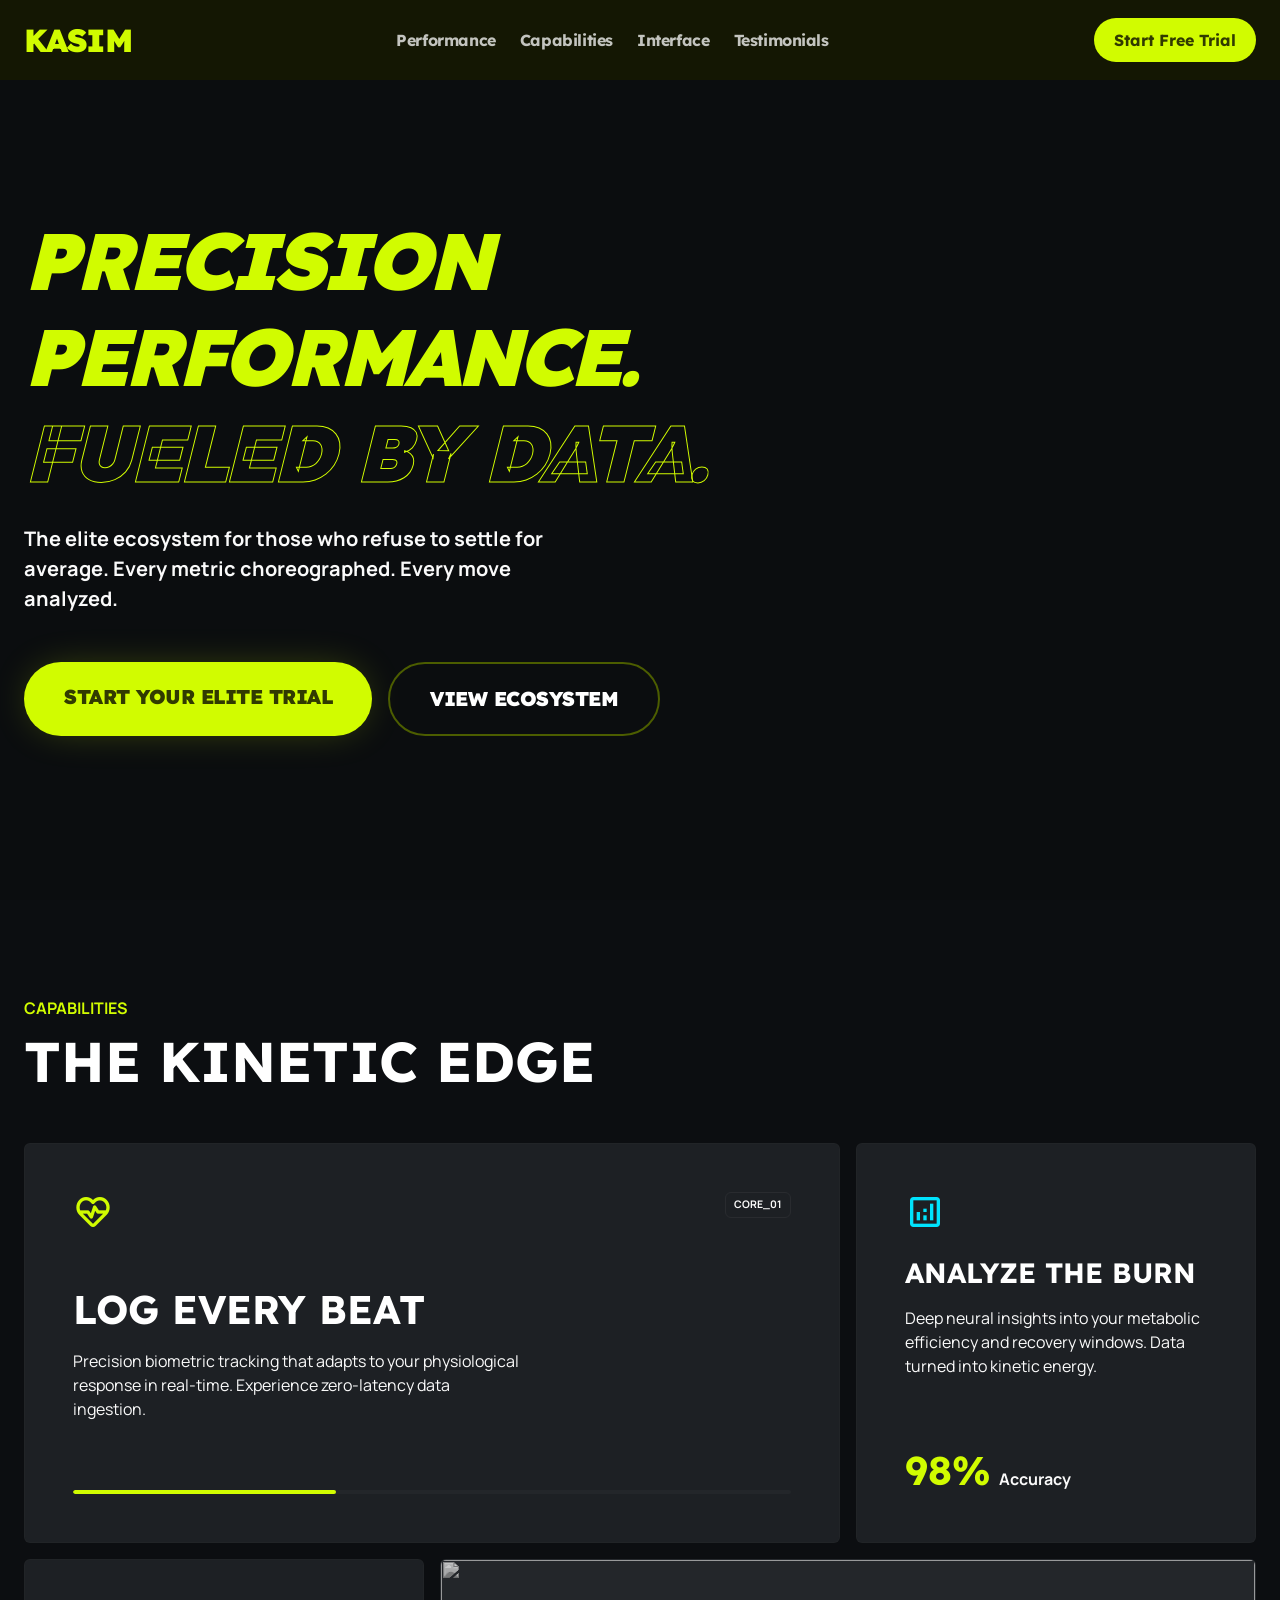
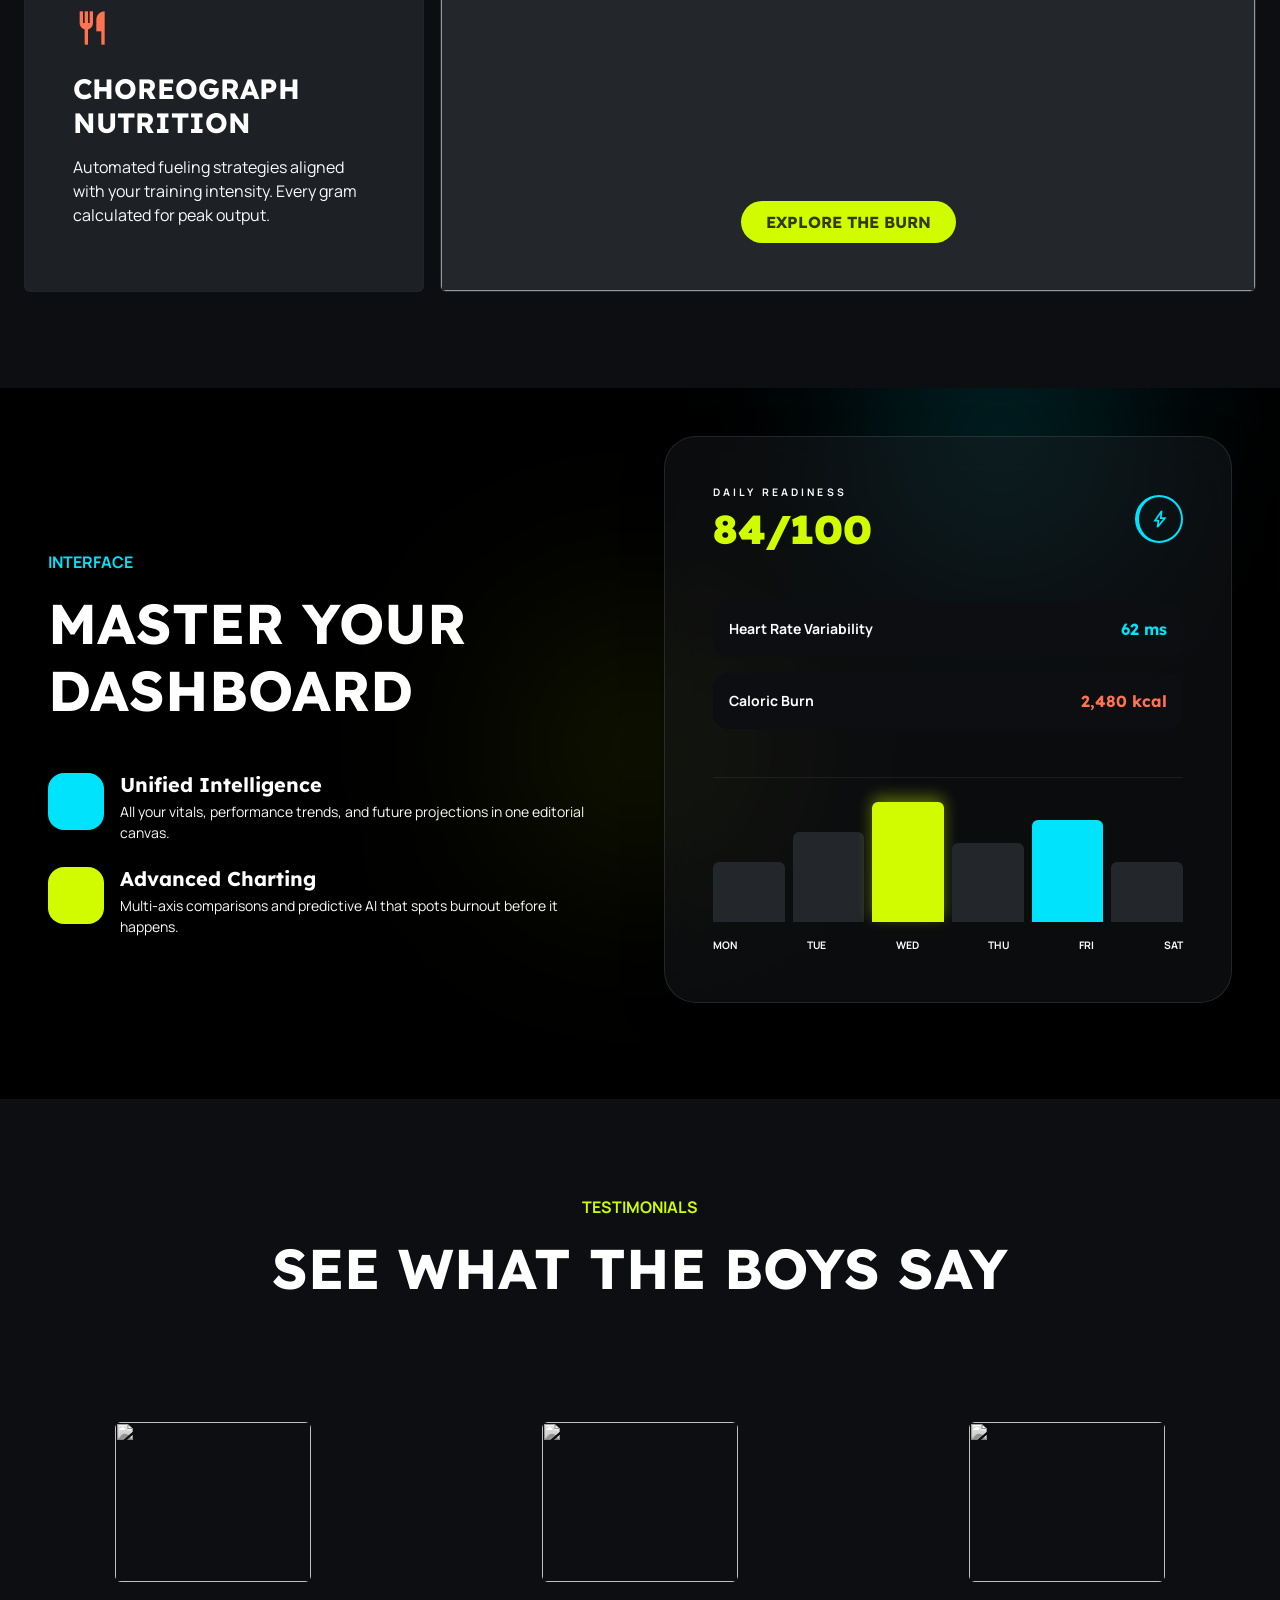
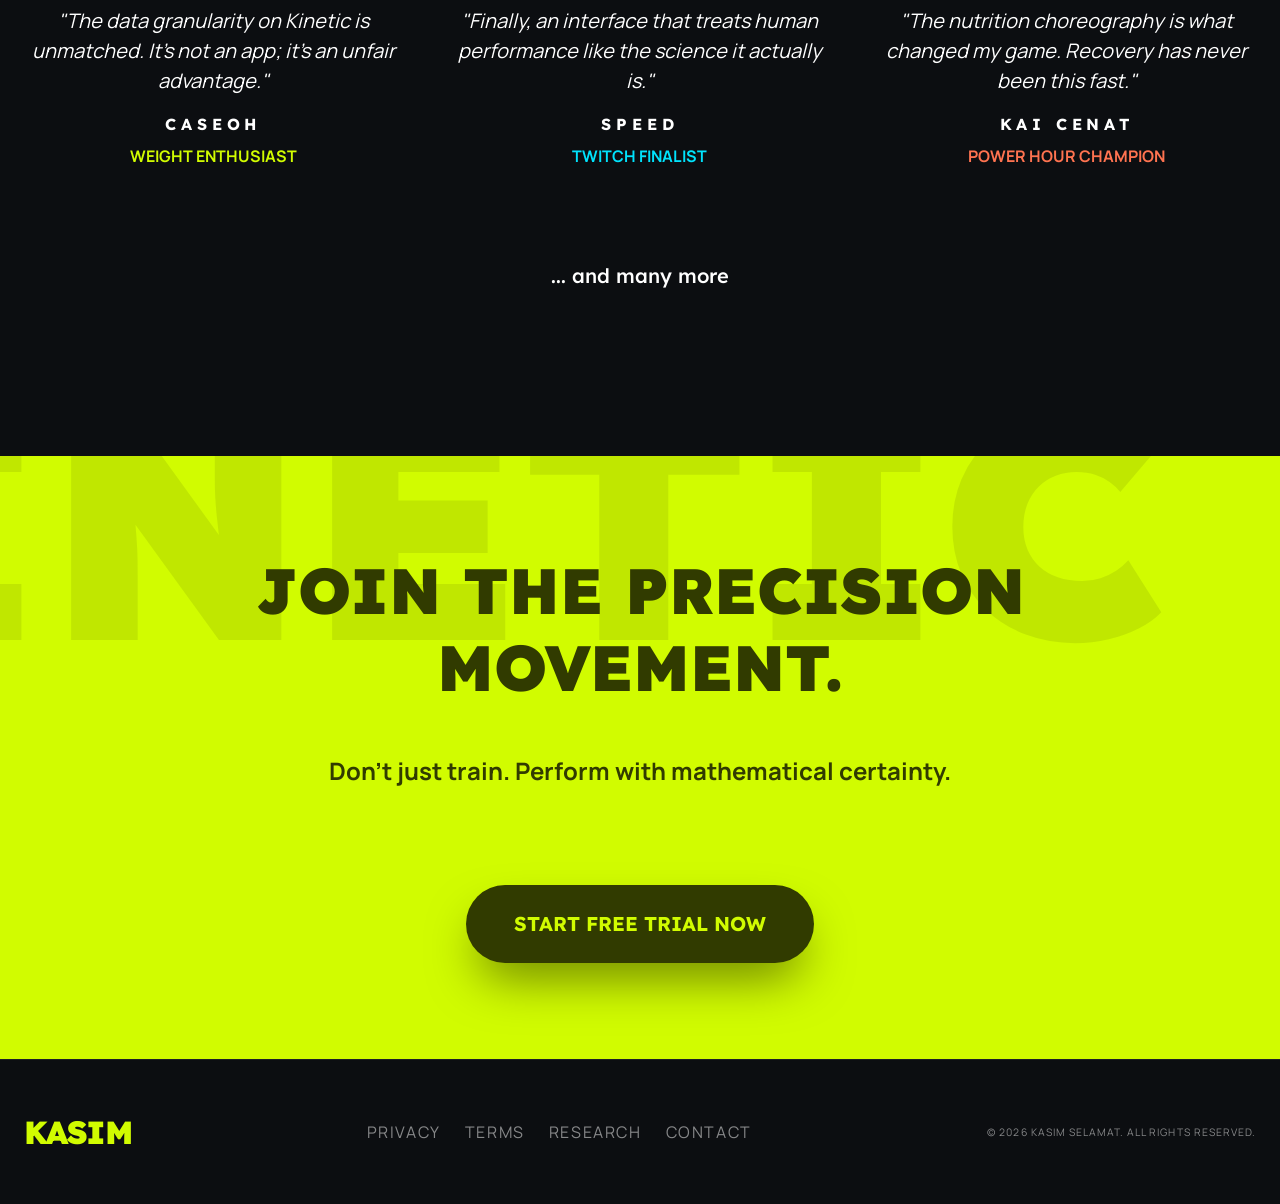
==== index.html @ 7ba74b31 "feat: improve landing page" ====
<!DOCTYPE html>
<html class="dark" lang="en">
<head>
    <meta charset="utf-8" />
    <meta name="viewport" content="width=device-width, initial-scale=1.0" />
    <title>KINETIC | PRECISION PERFORMANCE</title>
    <link href="https://cdn.jsdelivr.net/npm/bootstrap@5.3.3/dist/css/bootstrap.min.css" rel="stylesheet" />
    <link href="https://fonts.googleapis.com/css2?family=Lexend:wght@100..900&amp;family=Manrope:wght@200..800&amp;display=swap" rel="stylesheet" />
    <link href="https://fonts.googleapis.com/css2?family=Material+Symbols+Outlined:wght,FILL@100..700,0..1&amp;display=swap" rel="stylesheet" />
    <link rel="stylesheet" href="public/CSS/style.css" />
</head>
<body class="bg-surface text-on-surface font-body overflow-x-hidden">
    <!-- TopAppBar -->
    <header class="position-fixed top-0 w-100 z-50 glass-nav">
        <nav class="d-flex justify-content-between align-items-center px-4 py-3 max-w-7xl mx-auto w-100">
            <a href="../index.html" class="fs-2 font-black text-primary-container tracking-tighter font-headline">KASIM</a>
            <div class="d-none d-md-flex align-items-center gap-4">
                <a class="nav-link text-on-surface opacity-75 text-decoration-none font-headline font-bold tracking-tight" href="#">Performance</a>
                <a class="nav-link text-on-surface opacity-75 text-decoration-none font-headline font-bold tracking-tight" href="#Capabilities">Capabilities</a>
                <a class="nav-link text-on-surface opacity-75 text-decoration-none font-headline font-bold tracking-tight" href="#Interface">Interface</a>
                <a class="nav-link text-on-surface opacity-75 text-decoration-none font-headline font-bold tracking-tight" href="#Testimonials">Testimonials</a>
            </div>
            <a href='app/Dashboard.html' class="btn btn-trial font-headline font-bold text-sm">
                Start Free Trial
            </a>
        </nav>
    </header>

    <!-- Hero Section -->   
    <section class="position-relative min-h-vh-100 z-0 d-flex align-items-center justify-content-center pt-5 overflow-hidden">
        <div class="position-absolute inset-0 opacity-50 grayscale z-0 bg-parallax" 
        style="background-image: url('https://images.unsplash.com/photo-1507398941214-572c25f4b1dc?q=80&w=1973&auto=format&fit=crop&ixlib=rb-4.1.0&ixid=M3wxMjA3fDB8MHxwaG90by1wYWdlfHx8fGVufDB8fHx8fA%3D%3D.jpg');">
        </div>
        <div class="position-absolute inset-0 bg-black opacity-10 z-0 h-100"></div>
        <div class="position-relative z-10 max-w-7xl mx-auto px-4 text-center text-md-start d-flex flex-column align-items-center align-items-md-start w-100">
            <h1 class="display-1 font-headline font-black fst-italic tracking-tighter leading-tight text-primary-container mb-4 animate-slide-up-fade">
                PRECISION<br />PERFORMANCE.<br /><span class="text-stroke-lime">FUELED BY DATA.</span>
            </h1>
            <p class="fs-5 text-on-surface-variant mb-5 font-bold animate-slide-up-fade animation-delay-300" style="max-width: 36rem;">
                The elite ecosystem for those who refuse to settle for average. Every metric choreographed. Every move analyzed.
            </p>
            <div class="d-flex flex-column flex-sm-row gap-3 w-100 w-sm-auto animate-slide-up-fade animation-delay-500">
                <a href='app/Dashboard.html' class="hero-btn hero-btn-primary fs-5">
                    START YOUR ELITE TRIAL
                </a>
                <a href='app/Dashboard.html' class="btn hero-btn hero-btn-outline fs-5">
                    VIEW ECOSYSTEM
                </a>
            </div>
        </div>
    </section>

    <!-- Features Section: Bento Grid -->
    <section id="Capabilities" class="py-5 px-4 max-w-7xl mx-auto mt-5">
        <div class="mb-5 animate-slide-up-fade">
            <span class="font-bold text-xs text-uppercase tracking-[0.3em] text-primary-container">Capabilities</span>
            <h2 class="font-headline display-4 font-bold mt-2">THE KINETIC EDGE</h2>
        </div>
        <div class="row g-3">
            <!-- Feature 1 -->
            <div class="col-12 col-md-8 animate-slide-up-fade animation-delay-100">
                <div class="feature-box bg-surface-container-high rounded-2 p-4 p-md-5 d-flex flex-column justify-content-between h-100" style="min-height: 400px;">
                    <div class="d-flex justify-content-between align-items-start">
                        <span class="material-symbols-outlined text-primary-container fs-1" data-icon="ecg_heart">ecg_heart</span>
                        <span class="font-bold text-xxs text-on-surface-variant border border-outline-variant px-2 py-1 rounded">CORE_01</span>
                    </div>
                    <div>
                        <h3 class="font-headline display-6 font-bold text-on-surface mb-3 mt-4">LOG EVERY BEAT</h3>
                        <p class="text-on-surface-variant" style="max-width: 28rem;">Precision biometric tracking that adapts to your physiological response in real-time. Experience zero-latency data ingestion.</p>
                    </div>
                    <div class="mt-4 d-flex gap-2">
                        <div class="w-100 bg-surface-container-highest rounded-pill overflow-hidden" style="height: 4px;">
                            <div class="progress-bar-kinetic rounded-pill"></div>
                        </div>
                    </div>
                </div>
            </div>
            <!-- Feature 2 -->
            <div class="col-12 col-md-4 animate-slide-up-fade animation-delay-200">
                <div class="feature-box bg-surface-container-high rounded-2 p-4 p-md-5 d-flex flex-column h-100">
                    <span class="material-symbols-outlined text-secondary fs-1 mb-4" data-icon="analytics">analytics</span>
                    <h3 class="font-headline fs-3 font-bold text-on-surface mb-3">ANALYZE THE BURN</h3>
                    <p class="text-on-surface-variant flex-grow-1">Deep neural insights into your metabolic efficiency and recovery windows. Data turned into kinetic energy.</p>
                    <div class="mt-4 d-flex align-items-baseline gap-2">
                        <span class="display-6 font-headline font-bold text-primary-container">98%</span>
                        <span class="text-xs text-on-surface-variant font-bold">Accuracy</span>
                    </div>
                </div>
            </div>
            <!-- Feature 3 -->
            <div class="col-12 col-md-4 animate-slide-up-fade animation-delay-300">
                <div class="feature-box bg-surface-container-high rounded-2 p-4 p-md-5 d-flex flex-column h-100">
                    <span class="material-symbols-outlined text-tertiary fs-1 mb-4" data-icon="restaurant">restaurant</span>
                    <h3 class="font-headline fs-3 font-bold text-on-surface mb-3">CHOREOGRAPH NUTRITION</h3>
                    <p class="text-on-surface-variant">Automated fueling strategies aligned with your training intensity. Every gram calculated for peak output.</p>
                </div>
            </div>
            <!-- Feature 4 - Visual Placeholder -->
            <div class="col-12 col-md-8 animate-slide-up-fade animation-delay-400">
                <div class="bg-surface-container-highest rounded-2 position-relative overflow-hidden feature-box h-100" style="min-height: 300px;">
                    <img class="object-cover-container opacity-75 grayscale" data-alt="atmospheric photo of a high-tech modern gym at night with neon lime accents and sleek equipment reflecting the light" 
                    src="https://images.unsplash.com/photo-1581009137042-c552e485697a?q=80&w=2070&auto=format&fit=crop&ixlib=rb-4.1.0&ixid=M3wxMjA3fDB8MHxwaG90by1wYWdlfHx8fGVufDB8fHx8fA%3D%3D" />
                    <div class="position-absolute inset-0 bg-feature-gradient p-4 p-md-5 d-flex align-items-end justify-content-center">
                        <a href='app/Dashboard.html' class="btn btn-explore rounded-pill px-4 py-2 font-headline text-sm font-bold">
                            EXPLORE THE BURN
                        </a>
                    </div>
                </div>
            </div>
        </div>
    </section>

    <!-- App Preview Section -->
    <section id="Interface" class="bg-surface-container-lowest py-5 px-4 overflow-hidden mt-5">
        <div class="max-w-7xl mx-auto row align-items-center py-5 g-5">
            <div class="col-12 col-lg-6">
                <span class="font-bold text-xs text-uppercase tracking-[0.3em] text-secondary">Interface</span>
                <h2 class="font-headline display-4 font-bold mt-3 mb-5 leading-tight">MASTER YOUR<br />DASHBOARD</h2>
                <div class="d-flex flex-column gap-4">
                    <div class="d-flex gap-3 align-items-start">
                        <div class="bg-secondary bg-opacity-10 p-3 rounded-4">
                            <span class="material-symbols-outlined text-secondary" data-icon="dashboard">dashboard</span>
                        </div>
                        <div>
                            <h4 class="font-headline font-bold fs-5 mb-1">Unified Intelligence</h4>
                            <p class="text-on-surface-variant small mb-0">All your vitals, performance trends, and future projections in one editorial canvas.</p>
                        </div>
                    </div>
                    <div class="d-flex gap-3 align-items-start">
                        <div class="bg-primary-container bg-opacity-10 p-3 rounded-4">
                            <span class="material-symbols-outlined text-primary-container" data-icon="query_stats">query_stats</span>
                        </div>
                        <div>
                            <h4 class="font-headline font-bold fs-5 mb-1">Advanced Charting</h4>
                            <p class="text-on-surface-variant small mb-0">Multi-axis comparisons and predictive AI that spots burnout before it happens.</p>
                        </div>
                    </div>
                </div>
            </div>
            <!-- Mockup Style Visual -->
            <div class="col-12 col-lg-6 position-relative mt-5 mt-lg-0">
                <div class="position-absolute top-0 end-0 translate-middle blur-bg-1"></div>
                <div class="position-absolute bottom-0 start-0 translate-middle blur-bg-2"></div>
                
                <div class="position-relative glass-card border border-white border-opacity-10 rounded-5 p-4 p-md-5 shadow-lg">
                    <!-- Dashboard Mockup -->
                    <div class="d-flex justify-content-between align-items-center mb-5">
                        <div>
                            <div class="text-xxs text-uppercase font-bold letter-spacing-custom text-on-surface-variant mb-1">Daily Readiness</div>
                            <div class="display-6 font-headline font-black text-primary-container">84/100</div>
                        </div>
                        <div class="rounded-circle border border-2 border-secondary d-flex align-items-center justify-content-center" style="width: 48px; height: 48px;">
                            <span class="material-symbols-outlined text-secondary fs-5" data-icon="bolt">bolt</span>
                        </div>
                    </div>
                    <div class="d-flex flex-column gap-3 mb-5">
                        <div class="bg-surface bg-opacity-50 p-3 rounded-4 d-flex justify-content-between align-items-center">
                            <span class="small font-bold">Heart Rate Variability</span>
                            <span class="text-secondary font-headline font-bold">62 ms</span>
                        </div>
                        <div class="bg-surface bg-opacity-50 p-3 rounded-4 d-flex justify-content-between align-items-center">
                            <span class="small font-bold">Caloric Burn</span>
                            <span class="text-tertiary font-headline font-bold">2,480 kcal</span>
                        </div>
                    </div>
                    <!-- Progress Chart -->
                    <div class="mt-4 pt-4 border-top border-outline-variant">
                        <div class="d-flex justify-content-between align-items-end gap-2" style="height: 120px;">
                            <div class="bg-surface-container-highest w-100 rounded-top" style="height: 50%;"></div>
                            <div class="bg-surface-container-highest w-100 rounded-top" style="height: 75%;"></div>
                            <div class="bg-primary-container w-100 rounded-top chart-bar-kinetic" style="height: 100%;"></div>
                            <div class="bg-surface-container-highest w-100 rounded-top" style="height: 66%;"></div>
                            <div class="bg-secondary w-100 rounded-top" style="height: 85%;"></div>
                            <div class="bg-surface-container-highest w-100 rounded-top" style="height: 50%;"></div>
                        </div>
                        <div class="d-flex justify-content-between mt-3 text-xxs font-bold text-on-surface-variant">
                            <span>MON</span><span>TUE</span><span>WED</span><span>THU</span><span>FRI</span><span>SAT</span>
                        </div>
                    </div>
                </div>
            </div>
        </div>
    </section>

    <!-- Social Proof Section -->
    <section id="Testimonials" class="py-5 px-4 max-w-7xl mx-auto my-5">
        <div class="text-center mb-5 pb-4 animate-slide-up-fade">
            <span class="font-bold text-xs text-uppercase tracking-[0.3em] text-primary-container">Testimonials</span>
            <h2 class="font-headline display-4 font-bold mt-3 mb-5 leading-tight text-uppercase">See What The Boys Say</h2>
        </div>
        <div class="row g-5">
            <div class="col-12 col-md-4 text-center mb-5 animate-slide-up-fade animation-delay-200">
                <img class="rounded-2 mx-auto mb-4 object-cover hover-grayscale" style="width: 196px; height: 160px;" data-alt="portrait of a focused professional endurance athlete" src="https://i.redd.it/now-that-we-know-cory-is-aware-that-caseoh-exists-we-need-a-v0-5g6gocagt7he1.jpg?width=1920&format=pjpg&auto=webp&s=431533d51558b5db8d77208d1b022533bde0d0e5" />
                <p class="text-on-surface fst-italic fs-5 mb-3">"The data granularity on Kinetic is unmatched. It's not an app; it's an unfair advantage."</p>
                <div class="font-headline font-bold text-uppercase text-s-custom letter-spacing-custom">Caseoh</div>
                <div class="text-primary-container text-uppercase text-xs font-bold mt-2">Weight Enthusiast</div>
            </div>
            <div class="col-12 col-md-4 text-center animate-slide-up-fade animation-delay-300">
                <img class="rounded-2 mx-auto mb-4 object-cover hover-grayscale" style="width: 196px; height: 160px;" data-alt="close-up of a high-performance trainer athlete" src="https://preview.redd.it/ishowspeed-trying-not-to-laugh-meme-template-screenshot-v0-w3c2by4oacjf1.png?auto=webp&s=6dd6e2c2addeb655a13c2fa0532b13f939bddc0c" />
                <p class="text-on-surface fst-italic fs-5 mb-3">"Finally, an interface that treats human performance like the science it actually is."</p>
                <div class="font-headline font-bold text-uppercase text-s-custom letter-spacing-custom">Speed</div>
                <div class="text-secondary text-xs font-bold mt-2">TWITCH FINALIST</div>
            </div>
            <div class="col-12 col-md-4 text-center animate-slide-up-fade animation-delay-400">
                <img class="rounded-2 mx-auto mb-4 object-cover hover-grayscale" style="width: 196px; height: 160px;" data-alt="side profile of a male athlete in mid-sprint" src="https://www.comingsoon.net/wp-content/uploads/sites/3/2024/11/Why-Was-Kai-Cenat-Banned-From-Twitch-For-6-Minutes.jpg" />
                <p class="text-on-surface fst-italic fs-5 mb-3">"The nutrition choreography is what changed my game. Recovery has never been this fast."</p>
                <div class="font-headline font-bold text-uppercase text-s-custom letter-spacing-custom">Kai Cenat</div>
                <div class="text-tertiary text-xs font-bold mt-2">POWER HOUR CHAMPION</div>
            </div>
        </div>
        <div class="text-center mb-5 pb-4">
            <h5 class="font-headline fs-5 mt-5 mb-0 animate-slide-up-fade animation-delay-400">... and many more</h5>
        </div>
    </section>

    <!-- Final CTA Section -->
    <section class="py-5 px-4 bg-primary-container text-on-primary-container position-relative overflow-hidden mt-5">
        <div class="position-absolute inset-0 opacity-10">
            <span class="position-absolute top-10 start-0 giant-text font-black font-headline">KINETIC</span>
        </div>
        <div class="position-relative z-10 mx-auto text-center py-5" style="max-width: 56rem;">
            <h2 class="font-headline display-3 font-black mb-5 animate-slide-up-fade">JOIN THE PRECISION MOVEMENT.</h2>
            <p class="text-on-primary-container fs-4 mb-5 font-bold animate-slide-up-fade animation-delay-200">Don't just train. Perform with mathematical certainty.</p>
            <a href='app/Dashboard.html' class="btn btn-cta mt-5 animate-slide-up-fade animation-delay-400" style="padding: 1.5rem 3rem; font-size: 1.25rem; border: none; box-shadow: 0 25px 50px -12px rgba(0,0,0,0.5);">
                START FREE TRIAL NOW
            </a>
        </div>
    </section>

    <!-- Footer -->
    <footer class="w-100 py-5 border-top bg-surface" style="border-color: #1d2024 !important;">
        <div class="d-flex flex-column flex-md-row justify-content-between align-items-center px-4 max-w-7xl mx-auto gap-4">
            <div class="fs-2 font-black text-primary-container font-headline tracking-tighter">KASIM</div>
            <div class="d-flex gap-4 font-body text-xs text-uppercase tracking-widest">
                <a class="text-white opacity-50 text-decoration-none" href="#">Privacy</a>
                <a class="text-white opacity-50 text-decoration-none" href="#">Terms</a>
                <a class="text-white opacity-50 text-decoration-none" href="#">Research</a>
                <a class="text-white opacity-50 text-decoration-none" href="#">Contact</a>
            </div>
            <div class="font-body text-xxs text-uppercase tracking-widest text-white opacity-50">
                © 2026 KASIM SELAMAT. ALL RIGHTS RESERVED.
            </div>
        </div>
    </footer>

    <!-- Bootstrap 5 JS -->
    <script src="https://cdn.jsdelivr.net/npm/bootstrap@5.3.3/dist/js/bootstrap.bundle.min.js"></script>
    <script>
        //add animation on entry to all elements with class animate-slide-up-fade
        document.addEventListener("DOMContentLoaded", function() {
            const observer = new IntersectionObserver((entries) => {
                entries.forEach((entry) => {
                    if (entry.isIntersecting) {
                        entry.target.classList.add('is-visible');
                    }
                });
            });

            document.querySelectorAll('.animate-slide-up-fade').forEach((el) => {
                observer.observe(el);
            });
        });
    </script>
</body>
</html>
---- public/CSS/style.css ----
/* Kinetic Base Theme - Bootstrap overrides */
:root {
    --font-headline: 'Lexend', sans-serif;
    --font-body: 'Manrope', sans-serif;
    --transition: ease-in-out 0.2s;
    
    --surface: #0c0e11;
    --surface-container: #171a1d;
    --surface-bright: #292c31;
    --surface-container-highest: #23262a;
    --surface-container-high: #1d2024;
    --surface-container-low: #111417;
    --surface-container-lowest: #000000;
    --on-surface: #ffffff;
    --surface-variant: #23262a;
    --on-surface-variant: #fafafa;

    --primary: #f4ffc6;
    --primary-container: #d1fc00;
    --on-primary-container: #313b00;
    --hover-primary-container: #4c5d00;

    --secondary: #00e3fd;

    --tertiary: #ff7350;

    --nav-bg: #181b00c7;
}

body {
    background-color: var(--surface);
    color: var(--on-surface);
    font-family: var(--font-body);
    overflow-x: hidden;
}

/* Color Overrides */
.text-primary-container { color: var(--primary-container) !important; }
.bg-primary-container { background-color: var(--primary-container) !important; }
.text-on-primary-container { color: var(--on-primary-container) !important; }
.bg-on-primary-container { background-color: var(--on-primary-container) !important; }

.text-secondary { color: var(--secondary) !important; }
.bg-secondary { background-color: var(--secondary) !important; }
.text-tertiary { color: var(--tertiary) !important; }
.bg-tertiary { background-color: var(--tertiary) !important; }

.bg-surface { background-color: var(--surface) !important; }
.bg-surface-variant { background-color: var(--surface-variant) !important; }
.bg-surface-container { background-color: var(--surface-container) !important; }
.bg-surface-container-low { background-color: var(--surface-container-low) !important; }
.bg-surface-container-high { background-color: var(--surface-container-high) !important; }
.bg-surface-container-highest { background-color: var(--surface-container-highest) !important; }
.bg-surface-container-lowest { background-color: var(--surface-container-lowest) !important; }
.bg-surface-bright { background-color: var(--surface-bright) !important; }

.text-on-surface { color: var(--on-surface) !important; }
.text-on-surface-variant { color: var(--on-surface-variant) !important; }

/* Custom Borders */
.border-outline-variant { border-color: rgba(70, 72, 75, 0.3) !important; }
.border-tertiary { border-color: var(--tertiary) !important; border-left-width: 4px !important; }
.border-secondary { border-color: var(--secondary) !important; border-left-width: 4px !important; }

/* Typography Constraints */
.font-headline { font-family: var(--font-headline); }
.font-body { font-family: var(--font-body); }
.font-black { font-weight: 900; }
.font-bold { font-weight: 700; }
.tracking-tight { letter-spacing: -0.025em; }
.tracking-tighter { letter-spacing: -0.05em; }
.tracking-widest { letter-spacing: 0.1em; }
.letter-spacing-custom { letter-spacing: 0.3em; }
.text-xxs { font-size: 0.65rem; }
.text-xs-custom { font-size: 0.75rem; line-height: 1rem; }

/* Structural Replicas */
.max-w-7xl { max-width: 80rem !important; }
.min-h-vh-100 { min-height: 100vh; }
.inset-0 { top: 0; right: 0; bottom: 0; left: 0; }

.opacity-10 { opacity: 0.1; }

.glass-nav {
    background-color: var(--nav-bg) !important;
    backdrop-filter: blur(24px);
}
.glass-card {
    background: rgba(29, 32, 36, 0.4);
    backdrop-filter: blur(20px);
}
.nav-link:hover {
    border-bottom: 1px solid var(--on-surface) !important;
    color: var(--primary-container) !important;
    transition: var(--transition);
}

/* Buttons */
.btn-trial {
    background-color: var(--primary-container);
    color: var(--on-primary-container);
    font-family: var(--font-headline);
    font-weight: 700;
    transition: var(--transition);
    border: none;
    border-radius: 999px;
    padding: 10px 20px;
}
.btn-trial:hover { background-color: var(--hover-primary-container); color: var(--primary-container); }

.bg-parallax {
    background-attachment: fixed;
    background-position: top right;
    background-repeat: no-repeat;
    background-size: cover;
    width: 100%;
    height: 100%;
}

.hero-btn {
    font-family: var(--font-headline);
    font-weight: 900;
    transition: var(--transition);
    letter-spacing: -0.025em;
    border: none;
    text-decoration: none;
    border-radius: 999px;
    padding: 20px 40px;
}
.hero-btn-primary {
    background-color: var(--primary-container);
    color: var(--on-primary-container);
    box-shadow: 0 0 40px -10px rgba(209,252,0,0.3);
}
.hero-btn-primary:hover { background-color: var(--hover-primary-container); color: var(--primary-container);}

.hero-btn-outline {
    border: 2px solid var(--hover-primary-container);
    color: var(--on-surface);
    background-color: transparent;
    transition: var(--transition);
}
.hero-btn-outline:hover { background-color: var(--hover-primary-container); color: var(--primary-container);}

.btn-explore { background-color: var(--primary-container); color: var(--on-primary-container);}
.btn-explore:hover { background-color: var(--hover-primary-container); color: var(--primary-container);}

.btn-cta {
    background-color: var(--on-primary-container);
    color: var(--primary-container);
    font-family: var(--font-headline);
    font-weight: 700;
    transition: var(--transition);
    border: none;
    border-radius: 999px;
    padding: 10px 20px;
}
.btn-cta:hover { background-color: var(--hover-primary-container); color: var(--primary-container);}

/* Special UI Elements */
.text-stroke-lime {
    -webkit-text-stroke: 1px var(--primary-container);
    color: transparent;
}

.material-symbols-outlined { font-variation-settings: 'FILL' 0, 'wght' 400, 'GRAD' 0, 'opsz' 24; vertical-align: middle; }

.feature-box { border: 1px solid rgba(70, 72, 75, 0.1); transition: all 0.3s; }
.feature-box-hover-bg:hover { background-color: var(--surface-bright) !important; }

.progress-bar-kinetic { height: 100%; background-color: var(--primary-container); width: 36.66%; transition: width 0.7s; }
.feature-box:hover .progress-bar-kinetic { width: 100%; }

.grayscale { filter: grayscale(100%); }
.hover-grayscale { filter: grayscale(100%); transition: var(--transition); cursor: pointer; }
.hover-grayscale:hover { filter: grayscale(0%); }

.blur-bg-1 { width: 16rem; height: 16rem; background-color: rgba(0, 227, 253, 0.2); border-radius: 50%; filter: blur(100px); }
.blur-bg-2 { width: 16rem; height: 16rem; background-color: rgba(209, 252, 0, 0.1); border-radius: 50%; filter: blur(100px); }

.chart-bar-kinetic { box-shadow: 0 -5px 15px rgba(209, 252, 0, 0.4); }

.giant-text {
    font-size: 20rem;
    line-height: .8;
    transform: translate(-25%, -25%);
    user-select: none;
}

.z-0 { z-index: 0; }
.z-10 { z-index: 10; }
.z-50 { z-index: 50; }

.object-cover-container {
    top: 0; right: 0; bottom: 0; left: 0;
    position: absolute;
    width: 100%; height: 100%;
    object-fit: cover;
}

/* Base override */
a { text-decoration: none; }

/* Dashboard Layout Specific */
.main-wrapper { min-height: 100vh; }

@media (min-width: 768px) { .main-content { margin-left: 240px; } }
.top-bar { background-color: var(--surface); height: 64px; }
.sidebar { background-color: var(--surface); width: 16rem; top: 64px; height: 95vh; }
.bottom-nav { background-color: var(--surface); height: 64px; border-top: 1px solid rgba(70, 72, 75, 0.1); }
.sidebar-link { 
    display: flex; align-items: center; gap: 0.75rem; padding: 1rem 1.5rem;
    font-size: 0.875rem; text-transform: uppercase; letter-spacing: 0.1em;
    font-family: var(--font-headline); transition: all 0.15s;
    text-decoration: none; color: #64748b; 
}

.sidebar-link:hover { color: #fff; background-color: #1d2024; }
.sidebar-link.active {
    color: var(--primary-container); border-left: 4px solid var(--primary-container);
    background: linear-gradient(90deg, rgba(209, 252, 0, 0.1) 0%, transparent 100%);
    padding-left: 1.25rem;
}

.hover-bg-high { transition: all 0.3s ease; }
.hover-bg-high:hover { background-color: var(--surface-container-high) !important; }
.ring-gradient-stop-1 { stop-color: var(--primary); }
.ring-gradient-stop-2 { stop-color: var(--primary-container); }
.glow-effect {
    position: absolute; top: -6rem; right: -6rem; width: 16rem; height: 16rem;
    background-color: rgba(209, 252, 0, 0.05); border-radius: 50%; filter: blur(100px); pointer-events: none;
}

/* Entrance Animations */
@keyframes slideUpFade {
    from {
        opacity: 0;
        transform: translateY(40px);
    }
    to {
        opacity: 1;
        transform: translateY(0);
    }
}

.animate-slide-up-fade {
    opacity: 0;
}

.animate-slide-up-fade.is-visible {
    animation: slideUpFade 1.5s cubic-bezier(0.16, 1, 0.3, 1) forwards;
    animation-delay: 500ms;
}

.animation-delay-100 { animation-delay: 100ms; }
.animation-delay-200 { animation-delay: 200ms; }
.animation-delay-300 { animation-delay: 300ms; }
.animation-delay-400 { animation-delay: 400ms; }
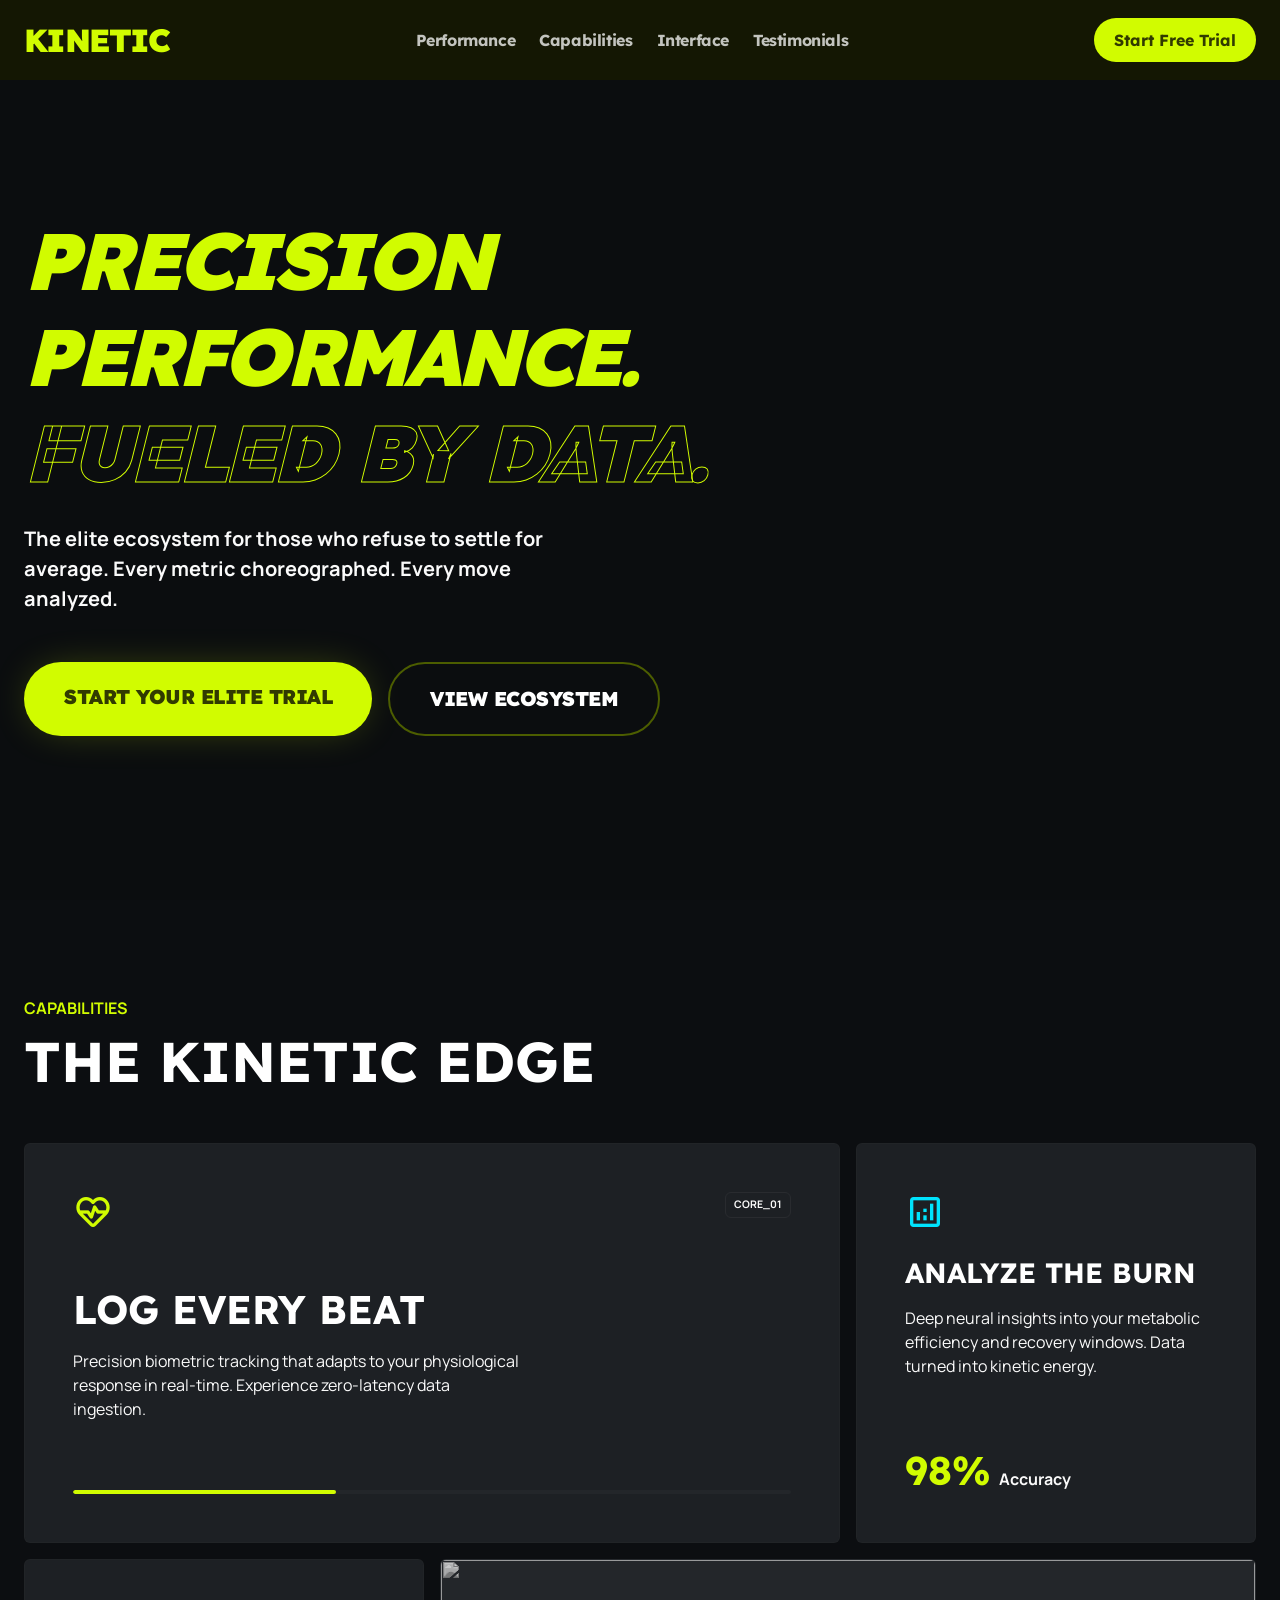
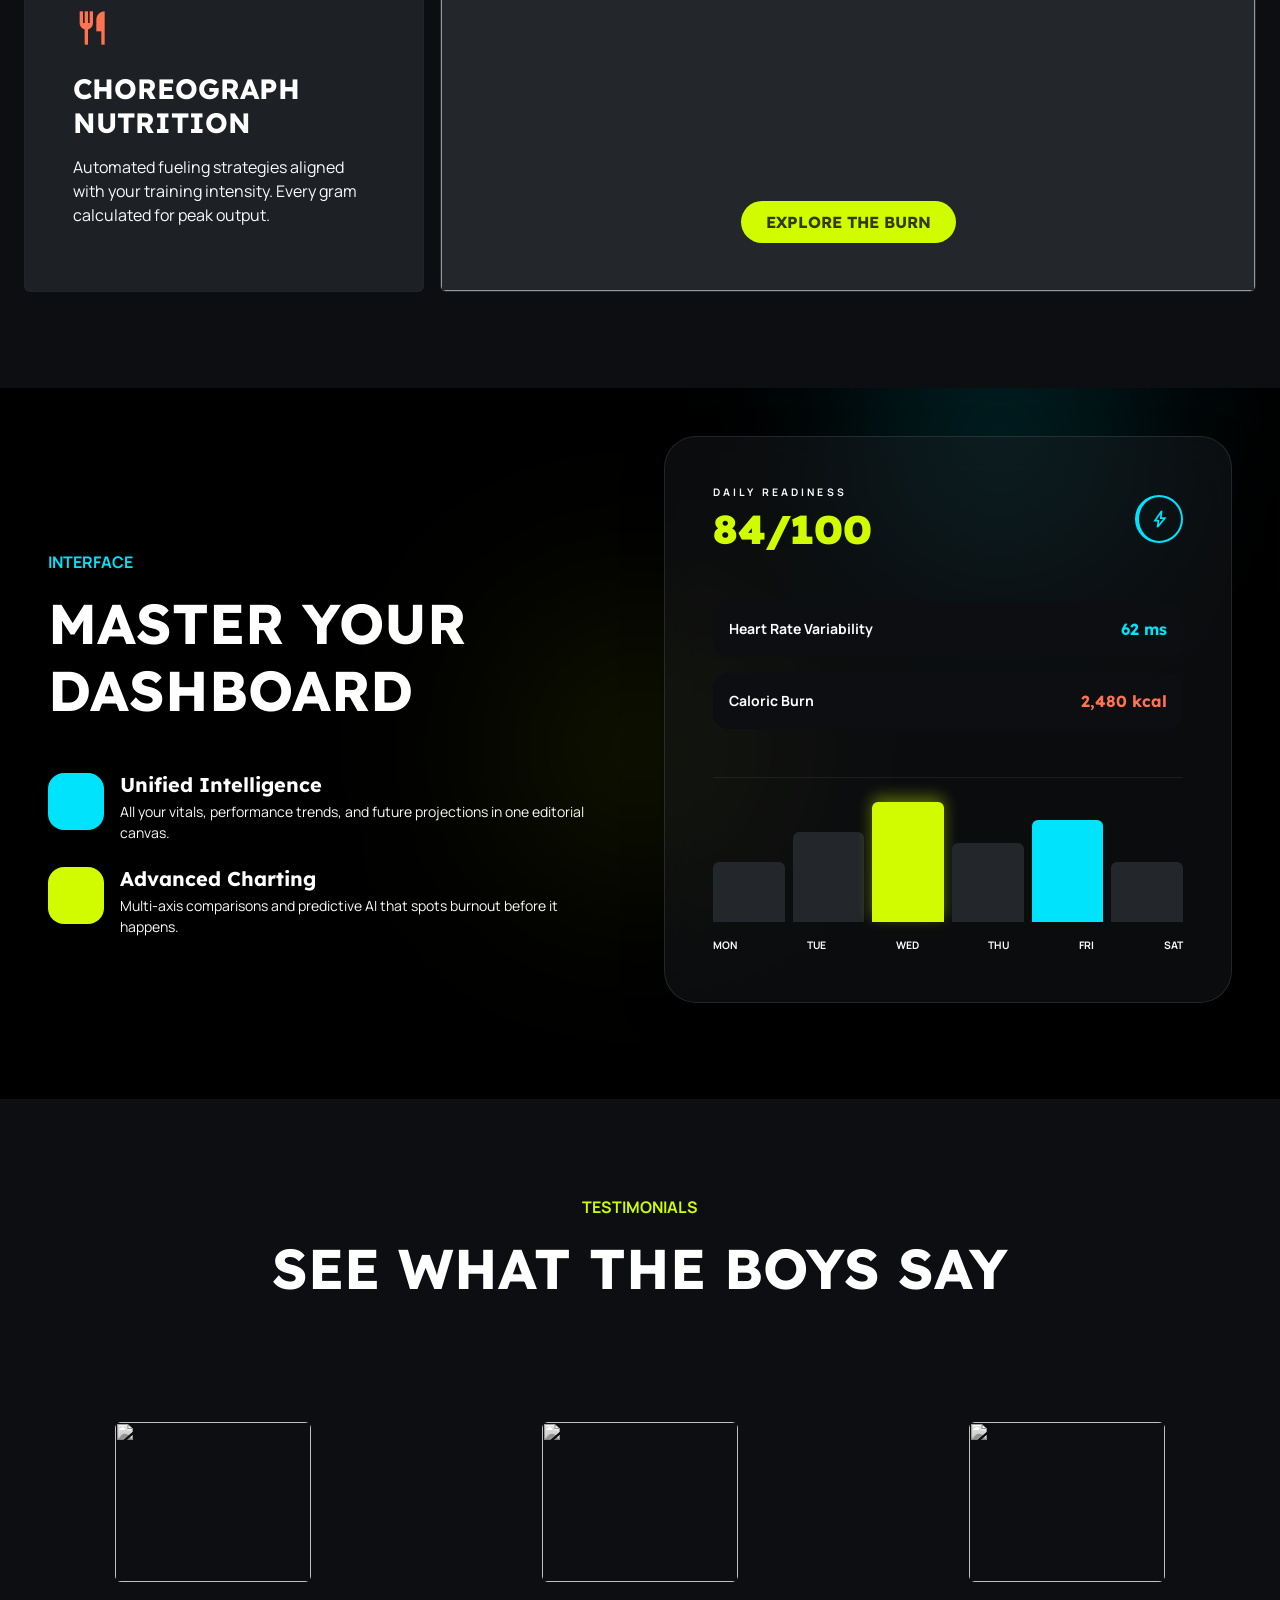
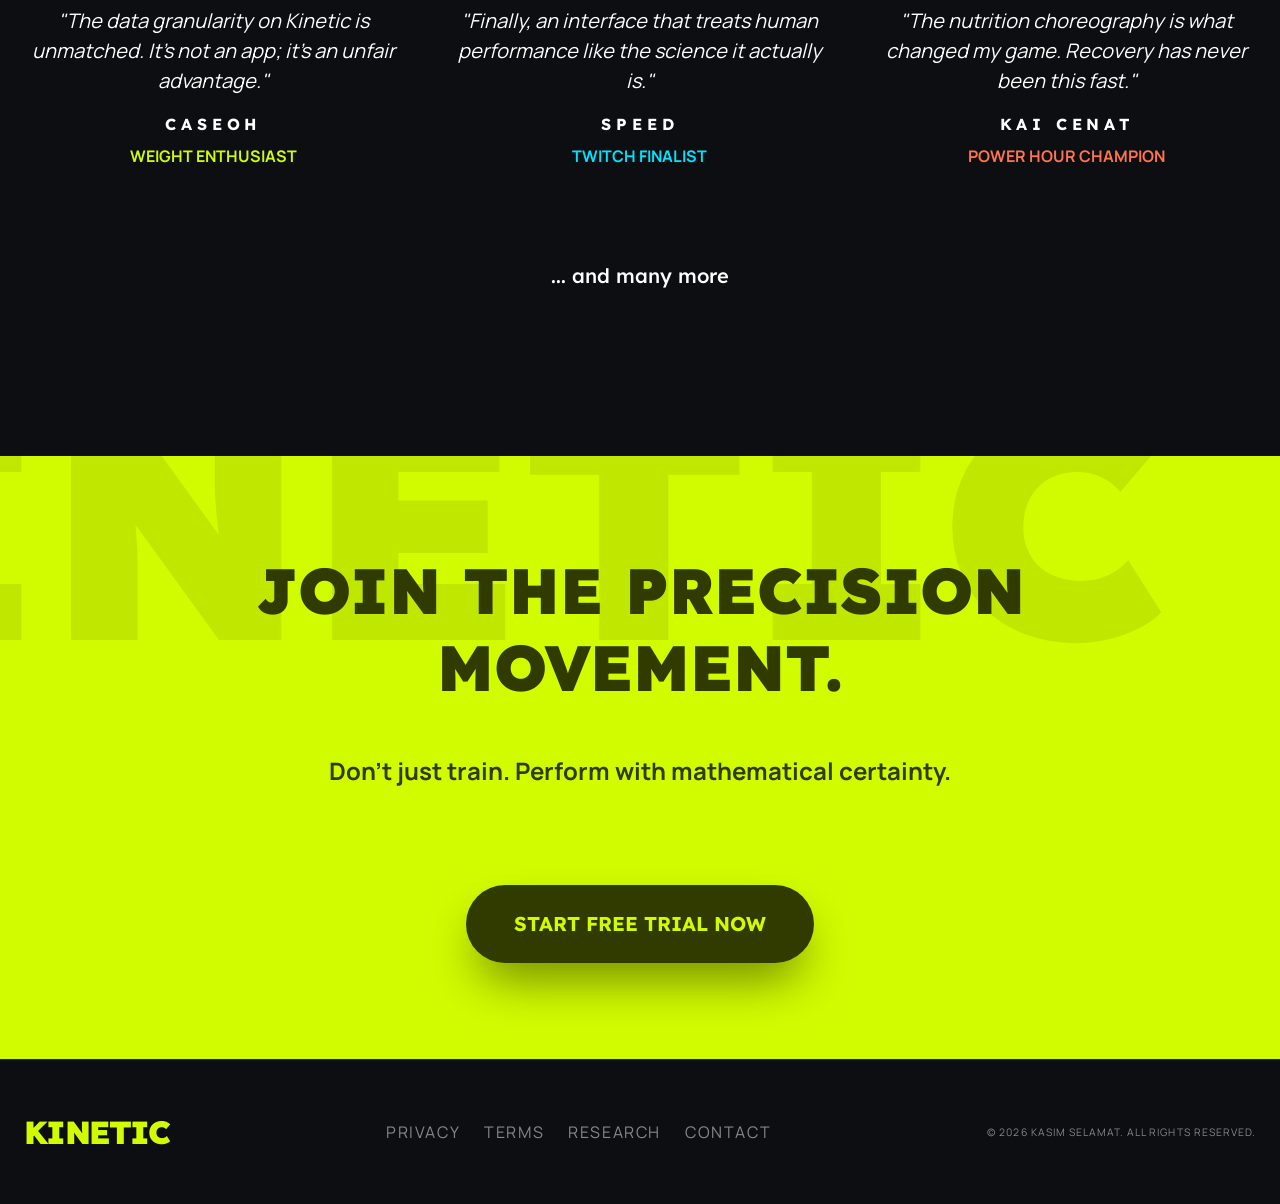
==== commit 21da7455: "feat: rebrand project to KINETIC, improve layout formatting, and initialize dashboard and main appli" ====
--- a/index.html
+++ b/index.html
@@ -1,24 +1,35 @@
 <!DOCTYPE html>
 <html class="dark" lang="en">
+
 <head>
     <meta charset="utf-8" />
     <meta name="viewport" content="width=device-width, initial-scale=1.0" />
     <title>KINETIC | PRECISION PERFORMANCE</title>
     <link href="https://cdn.jsdelivr.net/npm/bootstrap@5.3.3/dist/css/bootstrap.min.css" rel="stylesheet" />
-    <link href="https://fonts.googleapis.com/css2?family=Lexend:wght@100..900&amp;family=Manrope:wght@200..800&amp;display=swap" rel="stylesheet" />
-    <link href="https://fonts.googleapis.com/css2?family=Material+Symbols+Outlined:wght,FILL@100..700,0..1&amp;display=swap" rel="stylesheet" />
+    <link
+        href="https://fonts.googleapis.com/css2?family=Lexend:wght@100..900&amp;family=Manrope:wght@200..800&amp;display=swap"
+        rel="stylesheet" />
+    <link
+        href="https://fonts.googleapis.com/css2?family=Material+Symbols+Outlined:wght,FILL@100..700,0..1&amp;display=swap"
+        rel="stylesheet" />
     <link rel="stylesheet" href="public/CSS/style.css" />
 </head>
+
 <body class="bg-surface text-on-surface font-body overflow-x-hidden">
     <!-- TopAppBar -->
     <header class="position-fixed top-0 w-100 z-50 glass-nav">
         <nav class="d-flex justify-content-between align-items-center px-4 py-3 max-w-7xl mx-auto w-100">
-            <a href="../index.html" class="fs-2 font-black text-primary-container tracking-tighter font-headline">KASIM</a>
+            <a href="../index.html"
+                class="fs-2 font-black text-primary-container tracking-tighter font-headline">KINETIC</a>
             <div class="d-none d-md-flex align-items-center gap-4">
-                <a class="nav-link text-on-surface opacity-75 text-decoration-none font-headline font-bold tracking-tight" href="#">Performance</a>
-                <a class="nav-link text-on-surface opacity-75 text-decoration-none font-headline font-bold tracking-tight" href="#Capabilities">Capabilities</a>
-                <a class="nav-link text-on-surface opacity-75 text-decoration-none font-headline font-bold tracking-tight" href="#Interface">Interface</a>
-                <a class="nav-link text-on-surface opacity-75 text-decoration-none font-headline font-bold tracking-tight" href="#Testimonials">Testimonials</a>
+                <a class="nav-link text-on-surface opacity-75 text-decoration-none font-headline font-bold tracking-tight"
+                    href="#">Performance</a>
+                <a class="nav-link text-on-surface opacity-75 text-decoration-none font-headline font-bold tracking-tight"
+                    href="#Capabilities">Capabilities</a>
+                <a class="nav-link text-on-surface opacity-75 text-decoration-none font-headline font-bold tracking-tight"
+                    href="#Interface">Interface</a>
+                <a class="nav-link text-on-surface opacity-75 text-decoration-none font-headline font-bold tracking-tight"
+                    href="#Testimonials">Testimonials</a>
             </div>
             <a href='app/Dashboard.html' class="btn btn-trial font-headline font-bold text-sm">
                 Start Free Trial
@@ -26,18 +37,23 @@
         </nav>
     </header>
 
-    <!-- Hero Section -->   
-    <section class="position-relative min-h-vh-100 z-0 d-flex align-items-center justify-content-center pt-5 overflow-hidden">
-        <div class="position-absolute inset-0 opacity-50 grayscale z-0 bg-parallax" 
-        style="background-image: url('https://images.unsplash.com/photo-1507398941214-572c25f4b1dc?q=80&w=1973&auto=format&fit=crop&ixlib=rb-4.1.0&ixid=M3wxMjA3fDB8MHxwaG90by1wYWdlfHx8fGVufDB8fHx8fA%3D%3D.jpg');">
+    <!-- Hero Section -->
+    <section
+        class="position-relative min-h-vh-100 z-0 d-flex align-items-center justify-content-center pt-5 overflow-hidden">
+        <div class="position-absolute inset-0 opacity-50 grayscale z-0 bg-parallax"
+            style="background-image: url('https://images.unsplash.com/photo-1507398941214-572c25f4b1dc?q=80&w=1973&auto=format&fit=crop&ixlib=rb-4.1.0&ixid=M3wxMjA3fDB8MHxwaG90by1wYWdlfHx8fGVufDB8fHx8fA%3D%3D.jpg');">
         </div>
         <div class="position-absolute inset-0 bg-black opacity-10 z-0 h-100"></div>
-        <div class="position-relative z-10 max-w-7xl mx-auto px-4 text-center text-md-start d-flex flex-column align-items-center align-items-md-start w-100">
-            <h1 class="display-1 font-headline font-black fst-italic tracking-tighter leading-tight text-primary-container mb-4 animate-slide-up-fade">
+        <div
+            class="position-relative z-10 max-w-7xl mx-auto px-4 text-center text-md-start d-flex flex-column align-items-center align-items-md-start w-100">
+            <h1
+                class="display-1 font-headline font-black fst-italic tracking-tighter leading-tight text-primary-container mb-4 animate-slide-up-fade">
                 PRECISION<br />PERFORMANCE.<br /><span class="text-stroke-lime">FUELED BY DATA.</span>
             </h1>
-            <p class="fs-5 text-on-surface-variant mb-5 font-bold animate-slide-up-fade animation-delay-300" style="max-width: 36rem;">
-                The elite ecosystem for those who refuse to settle for average. Every metric choreographed. Every move analyzed.
+            <p class="fs-5 text-on-surface-variant mb-5 font-bold animate-slide-up-fade animation-delay-300"
+                style="max-width: 36rem;">
+                The elite ecosystem for those who refuse to settle for average. Every metric choreographed. Every move
+                analyzed.
             </p>
             <div class="d-flex flex-column flex-sm-row gap-3 w-100 w-sm-auto animate-slide-up-fade animation-delay-500">
                 <a href='app/Dashboard.html' class="hero-btn hero-btn-primary fs-5">
@@ -59,17 +75,23 @@
         <div class="row g-3">
             <!-- Feature 1 -->
             <div class="col-12 col-md-8 animate-slide-up-fade animation-delay-100">
-                <div class="feature-box bg-surface-container-high rounded-2 p-4 p-md-5 d-flex flex-column justify-content-between h-100" style="min-height: 400px;">
+                <div class="feature-box bg-surface-container-high rounded-2 p-4 p-md-5 d-flex flex-column justify-content-between h-100"
+                    style="min-height: 400px;">
                     <div class="d-flex justify-content-between align-items-start">
-                        <span class="material-symbols-outlined text-primary-container fs-1" data-icon="ecg_heart">ecg_heart</span>
-                        <span class="font-bold text-xxs text-on-surface-variant border border-outline-variant px-2 py-1 rounded">CORE_01</span>
+                        <span class="material-symbols-outlined text-primary-container fs-1"
+                            data-icon="ecg_heart">ecg_heart</span>
+                        <span
+                            class="font-bold text-xxs text-on-surface-variant border border-outline-variant px-2 py-1 rounded">CORE_01</span>
                     </div>
                     <div>
                         <h3 class="font-headline display-6 font-bold text-on-surface mb-3 mt-4">LOG EVERY BEAT</h3>
-                        <p class="text-on-surface-variant" style="max-width: 28rem;">Precision biometric tracking that adapts to your physiological response in real-time. Experience zero-latency data ingestion.</p>
+                        <p class="text-on-surface-variant" style="max-width: 28rem;">Precision biometric tracking that
+                            adapts to your physiological response in real-time. Experience zero-latency data ingestion.
+                        </p>
                     </div>
                     <div class="mt-4 d-flex gap-2">
-                        <div class="w-100 bg-surface-container-highest rounded-pill overflow-hidden" style="height: 4px;">
+                        <div class="w-100 bg-surface-container-highest rounded-pill overflow-hidden"
+                            style="height: 4px;">
                             <div class="progress-bar-kinetic rounded-pill"></div>
                         </div>
                     </div>
@@ -78,9 +100,11 @@
             <!-- Feature 2 -->
             <div class="col-12 col-md-4 animate-slide-up-fade animation-delay-200">
                 <div class="feature-box bg-surface-container-high rounded-2 p-4 p-md-5 d-flex flex-column h-100">
-                    <span class="material-symbols-outlined text-secondary fs-1 mb-4" data-icon="analytics">analytics</span>
+                    <span class="material-symbols-outlined text-secondary fs-1 mb-4"
+                        data-icon="analytics">analytics</span>
                     <h3 class="font-headline fs-3 font-bold text-on-surface mb-3">ANALYZE THE BURN</h3>
-                    <p class="text-on-surface-variant flex-grow-1">Deep neural insights into your metabolic efficiency and recovery windows. Data turned into kinetic energy.</p>
+                    <p class="text-on-surface-variant flex-grow-1">Deep neural insights into your metabolic efficiency
+                        and recovery windows. Data turned into kinetic energy.</p>
                     <div class="mt-4 d-flex align-items-baseline gap-2">
                         <span class="display-6 font-headline font-bold text-primary-container">98%</span>
                         <span class="text-xs text-on-surface-variant font-bold">Accuracy</span>
@@ -90,18 +114,24 @@
             <!-- Feature 3 -->
             <div class="col-12 col-md-4 animate-slide-up-fade animation-delay-300">
                 <div class="feature-box bg-surface-container-high rounded-2 p-4 p-md-5 d-flex flex-column h-100">
-                    <span class="material-symbols-outlined text-tertiary fs-1 mb-4" data-icon="restaurant">restaurant</span>
+                    <span class="material-symbols-outlined text-tertiary fs-1 mb-4"
+                        data-icon="restaurant">restaurant</span>
                     <h3 class="font-headline fs-3 font-bold text-on-surface mb-3">CHOREOGRAPH NUTRITION</h3>
-                    <p class="text-on-surface-variant">Automated fueling strategies aligned with your training intensity. Every gram calculated for peak output.</p>
+                    <p class="text-on-surface-variant">Automated fueling strategies aligned with your training
+                        intensity. Every gram calculated for peak output.</p>
                 </div>
             </div>
             <!-- Feature 4 - Visual Placeholder -->
             <div class="col-12 col-md-8 animate-slide-up-fade animation-delay-400">
-                <div class="bg-surface-container-highest rounded-2 position-relative overflow-hidden feature-box h-100" style="min-height: 300px;">
-                    <img class="object-cover-container opacity-75 grayscale" data-alt="atmospheric photo of a high-tech modern gym at night with neon lime accents and sleek equipment reflecting the light" 
-                    src="https://images.unsplash.com/photo-1581009137042-c552e485697a?q=80&w=2070&auto=format&fit=crop&ixlib=rb-4.1.0&ixid=M3wxMjA3fDB8MHxwaG90by1wYWdlfHx8fGVufDB8fHx8fA%3D%3D" />
-                    <div class="position-absolute inset-0 bg-feature-gradient p-4 p-md-5 d-flex align-items-end justify-content-center">
-                        <a href='app/Dashboard.html' class="btn btn-explore rounded-pill px-4 py-2 font-headline text-sm font-bold">
+                <div class="bg-surface-container-highest rounded-2 position-relative overflow-hidden feature-box h-100"
+                    style="min-height: 300px;">
+                    <img class="object-cover-container opacity-75 grayscale"
+                        data-alt="atmospheric photo of a high-tech modern gym at night with neon lime accents and sleek equipment reflecting the light"
+                        src="https://images.unsplash.com/photo-1581009137042-c552e485697a?q=80&w=2070&auto=format&fit=crop&ixlib=rb-4.1.0&ixid=M3wxMjA3fDB8MHxwaG90by1wYWdlfHx8fGVufDB8fHx8fA%3D%3D" />
+                    <div
+                        class="position-absolute inset-0 bg-feature-gradient p-4 p-md-5 d-flex align-items-end justify-content-center">
+                        <a href='app/Dashboard.html'
+                            class="btn btn-explore rounded-pill px-4 py-2 font-headline text-sm font-bold">
                             EXPLORE THE BURN
                         </a>
                     </div>
@@ -119,20 +149,24 @@
                 <div class="d-flex flex-column gap-4">
                     <div class="d-flex gap-3 align-items-start">
                         <div class="bg-secondary bg-opacity-10 p-3 rounded-4">
-                            <span class="material-symbols-outlined text-secondary" data-icon="dashboard">dashboard</span>
+                            <span class="material-symbols-outlined text-secondary"
+                                data-icon="dashboard">dashboard</span>
                         </div>
                         <div>
                             <h4 class="font-headline font-bold fs-5 mb-1">Unified Intelligence</h4>
-                            <p class="text-on-surface-variant small mb-0">All your vitals, performance trends, and future projections in one editorial canvas.</p>
+                            <p class="text-on-surface-variant small mb-0">All your vitals, performance trends, and
+                                future projections in one editorial canvas.</p>
                         </div>
                     </div>
                     <div class="d-flex gap-3 align-items-start">
                         <div class="bg-primary-container bg-opacity-10 p-3 rounded-4">
-                            <span class="material-symbols-outlined text-primary-container" data-icon="query_stats">query_stats</span>
+                            <span class="material-symbols-outlined text-primary-container"
+                                data-icon="query_stats">query_stats</span>
                         </div>
                         <div>
                             <h4 class="font-headline font-bold fs-5 mb-1">Advanced Charting</h4>
-                            <p class="text-on-surface-variant small mb-0">Multi-axis comparisons and predictive AI that spots burnout before it happens.</p>
+                            <p class="text-on-surface-variant small mb-0">Multi-axis comparisons and predictive AI that
+                                spots burnout before it happens.</p>
                         </div>
                     </div>
                 </div>
@@ -141,24 +175,30 @@
             <div class="col-12 col-lg-6 position-relative mt-5 mt-lg-0">
                 <div class="position-absolute top-0 end-0 translate-middle blur-bg-1"></div>
                 <div class="position-absolute bottom-0 start-0 translate-middle blur-bg-2"></div>
-                
-                <div class="position-relative glass-card border border-white border-opacity-10 rounded-5 p-4 p-md-5 shadow-lg">
+
+                <div
+                    class="position-relative glass-card border border-white border-opacity-10 rounded-5 p-4 p-md-5 shadow-lg">
                     <!-- Dashboard Mockup -->
                     <div class="d-flex justify-content-between align-items-center mb-5">
                         <div>
-                            <div class="text-xxs text-uppercase font-bold letter-spacing-custom text-on-surface-variant mb-1">Daily Readiness</div>
+                            <div
+                                class="text-xxs text-uppercase font-bold letter-spacing-custom text-on-surface-variant mb-1">
+                                Daily Readiness</div>
                             <div class="display-6 font-headline font-black text-primary-container">84/100</div>
                         </div>
-                        <div class="rounded-circle border border-2 border-secondary d-flex align-items-center justify-content-center" style="width: 48px; height: 48px;">
+                        <div class="rounded-circle border border-2 border-secondary d-flex align-items-center justify-content-center"
+                            style="width: 48px; height: 48px;">
                             <span class="material-symbols-outlined text-secondary fs-5" data-icon="bolt">bolt</span>
                         </div>
                     </div>
                     <div class="d-flex flex-column gap-3 mb-5">
-                        <div class="bg-surface bg-opacity-50 p-3 rounded-4 d-flex justify-content-between align-items-center">
+                        <div
+                            class="bg-surface bg-opacity-50 p-3 rounded-4 d-flex justify-content-between align-items-center">
                             <span class="small font-bold">Heart Rate Variability</span>
                             <span class="text-secondary font-headline font-bold">62 ms</span>
                         </div>
-                        <div class="bg-surface bg-opacity-50 p-3 rounded-4 d-flex justify-content-between align-items-center">
+                        <div
+                            class="bg-surface bg-opacity-50 p-3 rounded-4 d-flex justify-content-between align-items-center">
                             <span class="small font-bold">Caloric Burn</span>
                             <span class="text-tertiary font-headline font-bold">2,480 kcal</span>
                         </div>
@@ -168,7 +208,8 @@
                         <div class="d-flex justify-content-between align-items-end gap-2" style="height: 120px;">
                             <div class="bg-surface-container-highest w-100 rounded-top" style="height: 50%;"></div>
                             <div class="bg-surface-container-highest w-100 rounded-top" style="height: 75%;"></div>
-                            <div class="bg-primary-container w-100 rounded-top chart-bar-kinetic" style="height: 100%;"></div>
+                            <div class="bg-primary-container w-100 rounded-top chart-bar-kinetic" style="height: 100%;">
+                            </div>
                             <div class="bg-surface-container-highest w-100 rounded-top" style="height: 66%;"></div>
                             <div class="bg-secondary w-100 rounded-top" style="height: 85%;"></div>
                             <div class="bg-surface-container-highest w-100 rounded-top" style="height: 50%;"></div>
@@ -186,24 +227,34 @@
     <section id="Testimonials" class="py-5 px-4 max-w-7xl mx-auto my-5">
         <div class="text-center mb-5 pb-4 animate-slide-up-fade">
             <span class="font-bold text-xs text-uppercase tracking-[0.3em] text-primary-container">Testimonials</span>
-            <h2 class="font-headline display-4 font-bold mt-3 mb-5 leading-tight text-uppercase">See What The Boys Say</h2>
+            <h2 class="font-headline display-4 font-bold mt-3 mb-5 leading-tight text-uppercase">See What The Boys Say
+            </h2>
         </div>
         <div class="row g-5">
             <div class="col-12 col-md-4 text-center mb-5 animate-slide-up-fade animation-delay-200">
-                <img class="rounded-2 mx-auto mb-4 object-cover hover-grayscale" style="width: 196px; height: 160px;" data-alt="portrait of a focused professional endurance athlete" src="https://i.redd.it/now-that-we-know-cory-is-aware-that-caseoh-exists-we-need-a-v0-5g6gocagt7he1.jpg?width=1920&format=pjpg&auto=webp&s=431533d51558b5db8d77208d1b022533bde0d0e5" />
-                <p class="text-on-surface fst-italic fs-5 mb-3">"The data granularity on Kinetic is unmatched. It's not an app; it's an unfair advantage."</p>
+                <img class="rounded-2 mx-auto mb-4 object-cover hover-grayscale" style="width: 196px; height: 160px;"
+                    data-alt="portrait of a focused professional endurance athlete"
+                    src="https://i.redd.it/now-that-we-know-cory-is-aware-that-caseoh-exists-we-need-a-v0-5g6gocagt7he1.jpg?width=1920&format=pjpg&auto=webp&s=431533d51558b5db8d77208d1b022533bde0d0e5" />
+                <p class="text-on-surface fst-italic fs-5 mb-3">"The data granularity on Kinetic is unmatched. It's not
+                    an app; it's an unfair advantage."</p>
                 <div class="font-headline font-bold text-uppercase text-s-custom letter-spacing-custom">Caseoh</div>
                 <div class="text-primary-container text-uppercase text-xs font-bold mt-2">Weight Enthusiast</div>
             </div>
             <div class="col-12 col-md-4 text-center animate-slide-up-fade animation-delay-300">
-                <img class="rounded-2 mx-auto mb-4 object-cover hover-grayscale" style="width: 196px; height: 160px;" data-alt="close-up of a high-performance trainer athlete" src="https://preview.redd.it/ishowspeed-trying-not-to-laugh-meme-template-screenshot-v0-w3c2by4oacjf1.png?auto=webp&s=6dd6e2c2addeb655a13c2fa0532b13f939bddc0c" />
-                <p class="text-on-surface fst-italic fs-5 mb-3">"Finally, an interface that treats human performance like the science it actually is."</p>
+                <img class="rounded-2 mx-auto mb-4 object-cover hover-grayscale" style="width: 196px; height: 160px;"
+                    data-alt="close-up of a high-performance trainer athlete"
+                    src="https://preview.redd.it/ishowspeed-trying-not-to-laugh-meme-template-screenshot-v0-w3c2by4oacjf1.png?auto=webp&s=6dd6e2c2addeb655a13c2fa0532b13f939bddc0c" />
+                <p class="text-on-surface fst-italic fs-5 mb-3">"Finally, an interface that treats human performance
+                    like the science it actually is."</p>
                 <div class="font-headline font-bold text-uppercase text-s-custom letter-spacing-custom">Speed</div>
                 <div class="text-secondary text-xs font-bold mt-2">TWITCH FINALIST</div>
             </div>
             <div class="col-12 col-md-4 text-center animate-slide-up-fade animation-delay-400">
-                <img class="rounded-2 mx-auto mb-4 object-cover hover-grayscale" style="width: 196px; height: 160px;" data-alt="side profile of a male athlete in mid-sprint" src="https://www.comingsoon.net/wp-content/uploads/sites/3/2024/11/Why-Was-Kai-Cenat-Banned-From-Twitch-For-6-Minutes.jpg" />
-                <p class="text-on-surface fst-italic fs-5 mb-3">"The nutrition choreography is what changed my game. Recovery has never been this fast."</p>
+                <img class="rounded-2 mx-auto mb-4 object-cover hover-grayscale" style="width: 196px; height: 160px;"
+                    data-alt="side profile of a male athlete in mid-sprint"
+                    src="https://www.comingsoon.net/wp-content/uploads/sites/3/2024/11/Why-Was-Kai-Cenat-Banned-From-Twitch-For-6-Minutes.jpg" />
+                <p class="text-on-surface fst-italic fs-5 mb-3">"The nutrition choreography is what changed my game.
+                    Recovery has never been this fast."</p>
                 <div class="font-headline font-bold text-uppercase text-s-custom letter-spacing-custom">Kai Cenat</div>
                 <div class="text-tertiary text-xs font-bold mt-2">POWER HOUR CHAMPION</div>
             </div>
@@ -220,8 +271,10 @@
         </div>
         <div class="position-relative z-10 mx-auto text-center py-5" style="max-width: 56rem;">
             <h2 class="font-headline display-3 font-black mb-5 animate-slide-up-fade">JOIN THE PRECISION MOVEMENT.</h2>
-            <p class="text-on-primary-container fs-4 mb-5 font-bold animate-slide-up-fade animation-delay-200">Don't just train. Perform with mathematical certainty.</p>
-            <a href='app/Dashboard.html' class="btn btn-cta mt-5 animate-slide-up-fade animation-delay-400" style="padding: 1.5rem 3rem; font-size: 1.25rem; border: none; box-shadow: 0 25px 50px -12px rgba(0,0,0,0.5);">
+            <p class="text-on-primary-container fs-4 mb-5 font-bold animate-slide-up-fade animation-delay-200">Don't
+                just train. Perform with mathematical certainty.</p>
+            <a href='app/Dashboard.html' class="btn btn-cta mt-5 animate-slide-up-fade animation-delay-400"
+                style="padding: 1.5rem 3rem; font-size: 1.25rem; border: none; box-shadow: 0 25px 50px -12px rgba(0,0,0,0.5);">
                 START FREE TRIAL NOW
             </a>
         </div>
@@ -229,8 +282,9 @@
 
     <!-- Footer -->
     <footer class="w-100 py-5 border-top bg-surface" style="border-color: #1d2024 !important;">
-        <div class="d-flex flex-column flex-md-row justify-content-between align-items-center px-4 max-w-7xl mx-auto gap-4">
-            <div class="fs-2 font-black text-primary-container font-headline tracking-tighter">KASIM</div>
+        <div
+            class="d-flex flex-column flex-md-row justify-content-between align-items-center px-4 max-w-7xl mx-auto gap-4">
+            <div class="fs-2 font-black text-primary-container font-headline tracking-tighter">KINETIC</div>
             <div class="d-flex gap-4 font-body text-xs text-uppercase tracking-widest">
                 <a class="text-white opacity-50 text-decoration-none" href="#">Privacy</a>
                 <a class="text-white opacity-50 text-decoration-none" href="#">Terms</a>
@@ -245,21 +299,7 @@
 
     <!-- Bootstrap 5 JS -->
     <script src="https://cdn.jsdelivr.net/npm/bootstrap@5.3.3/dist/js/bootstrap.bundle.min.js"></script>
-    <script>
-        //add animation on entry to all elements with class animate-slide-up-fade
-        document.addEventListener("DOMContentLoaded", function() {
-            const observer = new IntersectionObserver((entries) => {
-                entries.forEach((entry) => {
-                    if (entry.isIntersecting) {
-                        entry.target.classList.add('is-visible');
-                    }
-                });
-            });
-
-            document.querySelectorAll('.animate-slide-up-fade').forEach((el) => {
-                observer.observe(el);
-            });
-        });
-    </script>
+    <script src="public/JS/main.js"></script>
 </body>
+
 </html>
--- a/public/CSS/style.css
+++ b/public/CSS/style.css
@@ -204,32 +204,45 @@
 /* Dashboard Layout Specific */
 .main-wrapper { min-height: 100vh; }
 
-@media (min-width: 768px) { .main-content { margin-left: 240px; } }
-.top-bar { background-color: var(--surface); height: 64px; }
-.sidebar { background-color: var(--surface); width: 16rem; top: 64px; height: 95vh; }
-.bottom-nav { background-color: var(--surface); height: 64px; border-top: 1px solid rgba(70, 72, 75, 0.1); }
+@media (min-width: 768px) { .main-content { margin-left: 220px; } }
+.top-bar { background-color: var(--surface-container); height: 64px; }
+.sidebar { background-color: var(--surface-container); width: 220px; top: 64px; height: 95vh; }
+.bottom-nav { background-color: var(--surface-container); height: 64px; border-top: 1px solid rgba(70, 72, 75, 0.1); }
+
 .sidebar-link { 
     display: flex; align-items: center; gap: 0.75rem; padding: 1rem 1.5rem;
     font-size: 0.875rem; text-transform: uppercase; letter-spacing: 0.1em;
     font-family: var(--font-headline); transition: all 0.15s;
     text-decoration: none; color: #64748b; 
 }
-
-.sidebar-link:hover { color: #fff; background-color: #1d2024; }
+.sidebar-link:hover { color: var(--primary-container); background-color: #1d2024; transition: var(--transition); }
 .sidebar-link.active {
     color: var(--primary-container); border-left: 4px solid var(--primary-container);
-    background: linear-gradient(90deg, rgba(209, 252, 0, 0.1) 0%, transparent 100%);
+    background-color: var(--on-primary-container);
     padding-left: 1.25rem;
-}
-
-.hover-bg-high { transition: all 0.3s ease; }
-.hover-bg-high:hover { background-color: var(--surface-container-high) !important; }
+    transition: var(--transition);
+}
+
+.icon { transition: var(--transition); }
+.icon:hover { color: var(--primary-container) !important; }
 .ring-gradient-stop-1 { stop-color: var(--primary); }
 .ring-gradient-stop-2 { stop-color: var(--primary-container); }
 .glow-effect {
     position: absolute; top: -6rem; right: -6rem; width: 16rem; height: 16rem;
     background-color: rgba(209, 252, 0, 0.05); border-radius: 50%; filter: blur(100px); pointer-events: none;
 }
+
+.btn-log {
+    background-color: var(--primary-container);
+    color: var(--on-primary-container);
+    font-family: var(--font-headline);
+    font-weight: 700;
+    transition: var(--transition);
+    border: none;
+    border-radius: 999px;
+    padding: 10px 20px;
+}
+.btn-log:hover { background-color: var(--hover-primary-container); color: var(--primary-container);}
 
 /* Entrance Animations */
 @keyframes slideUpFade {
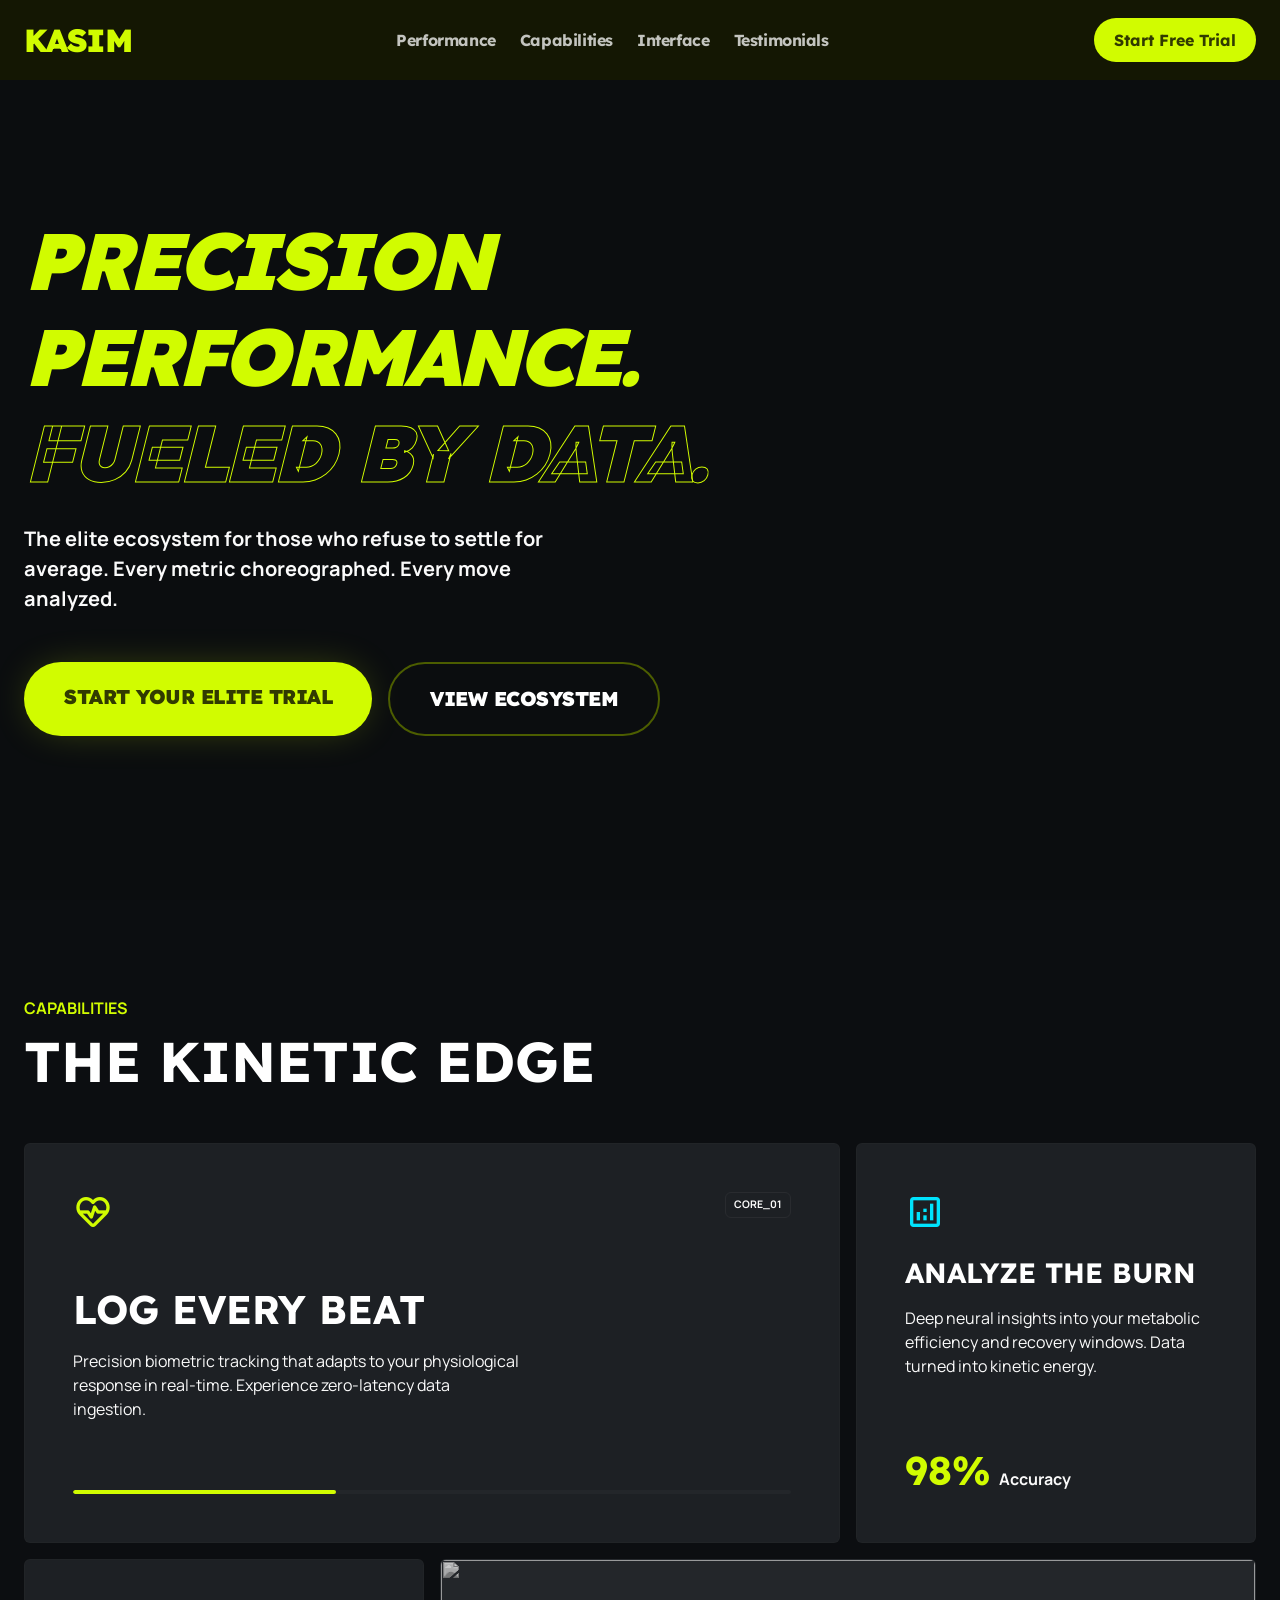
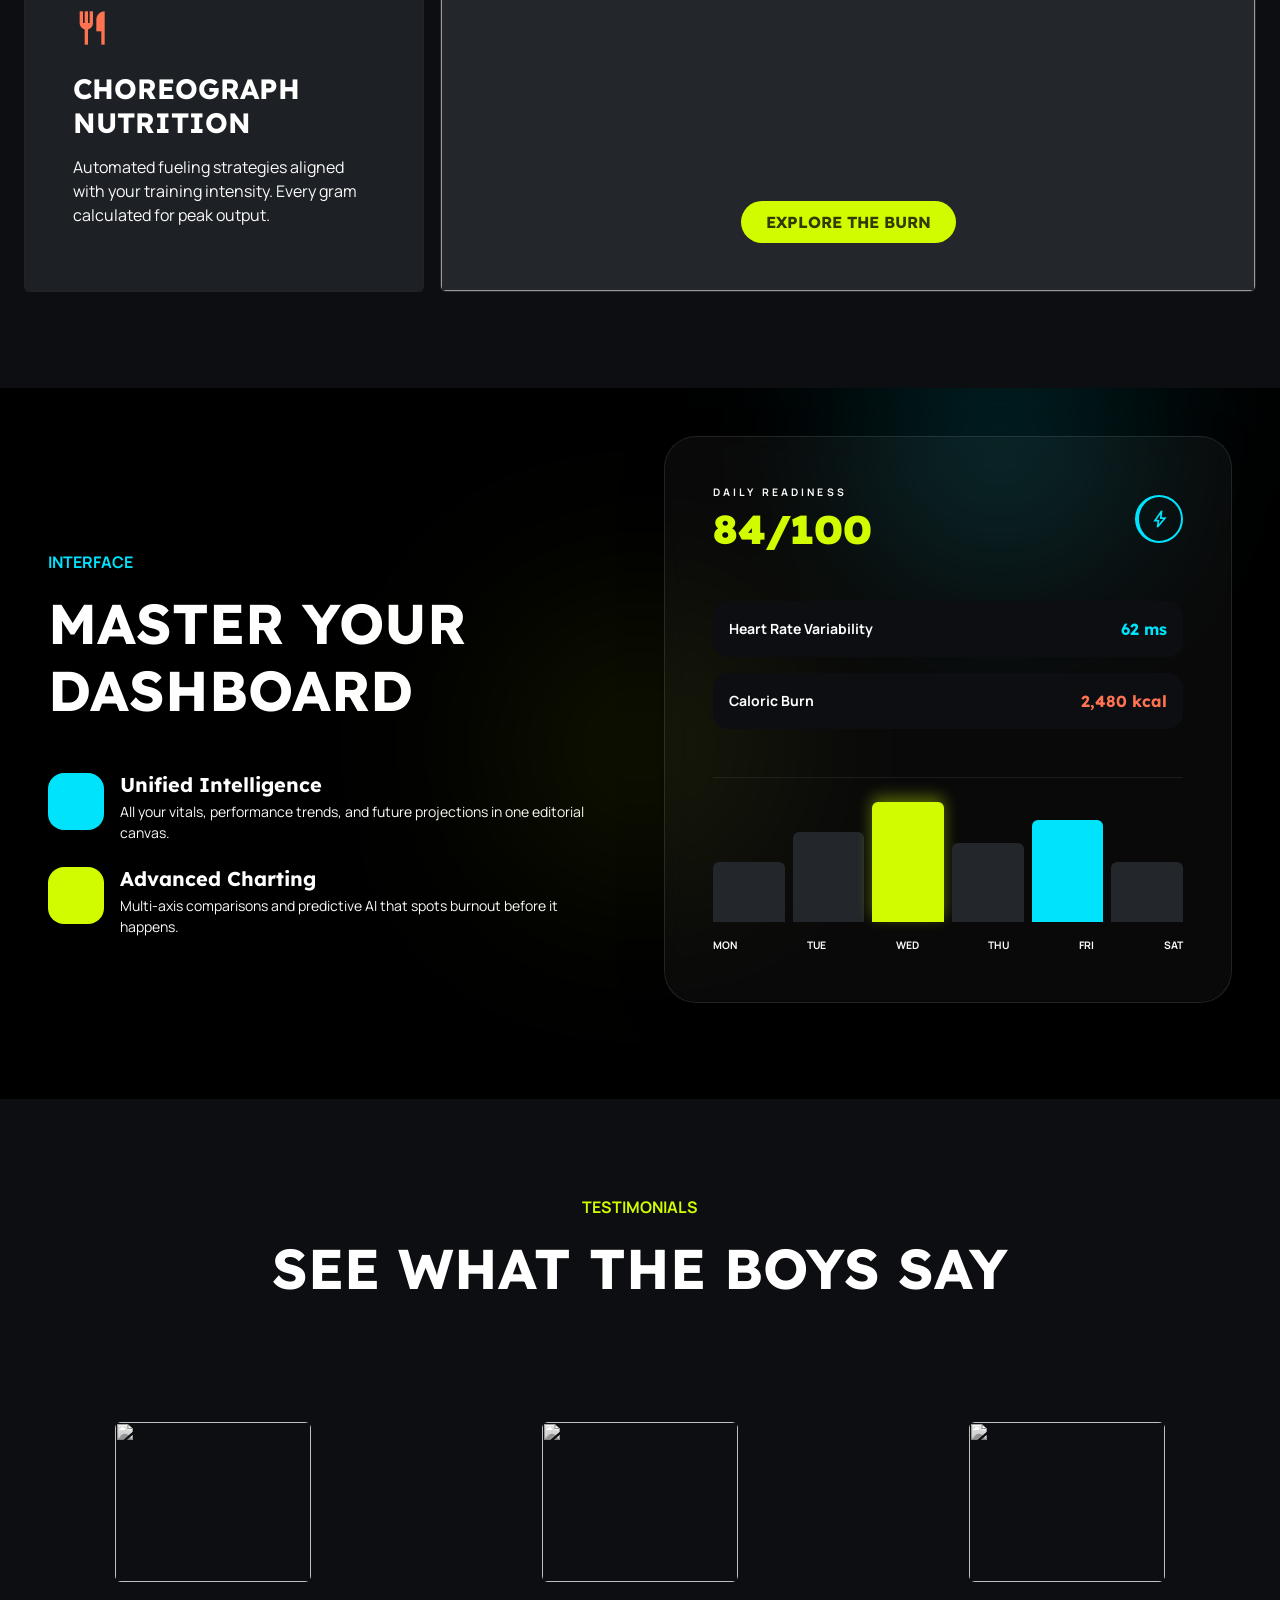
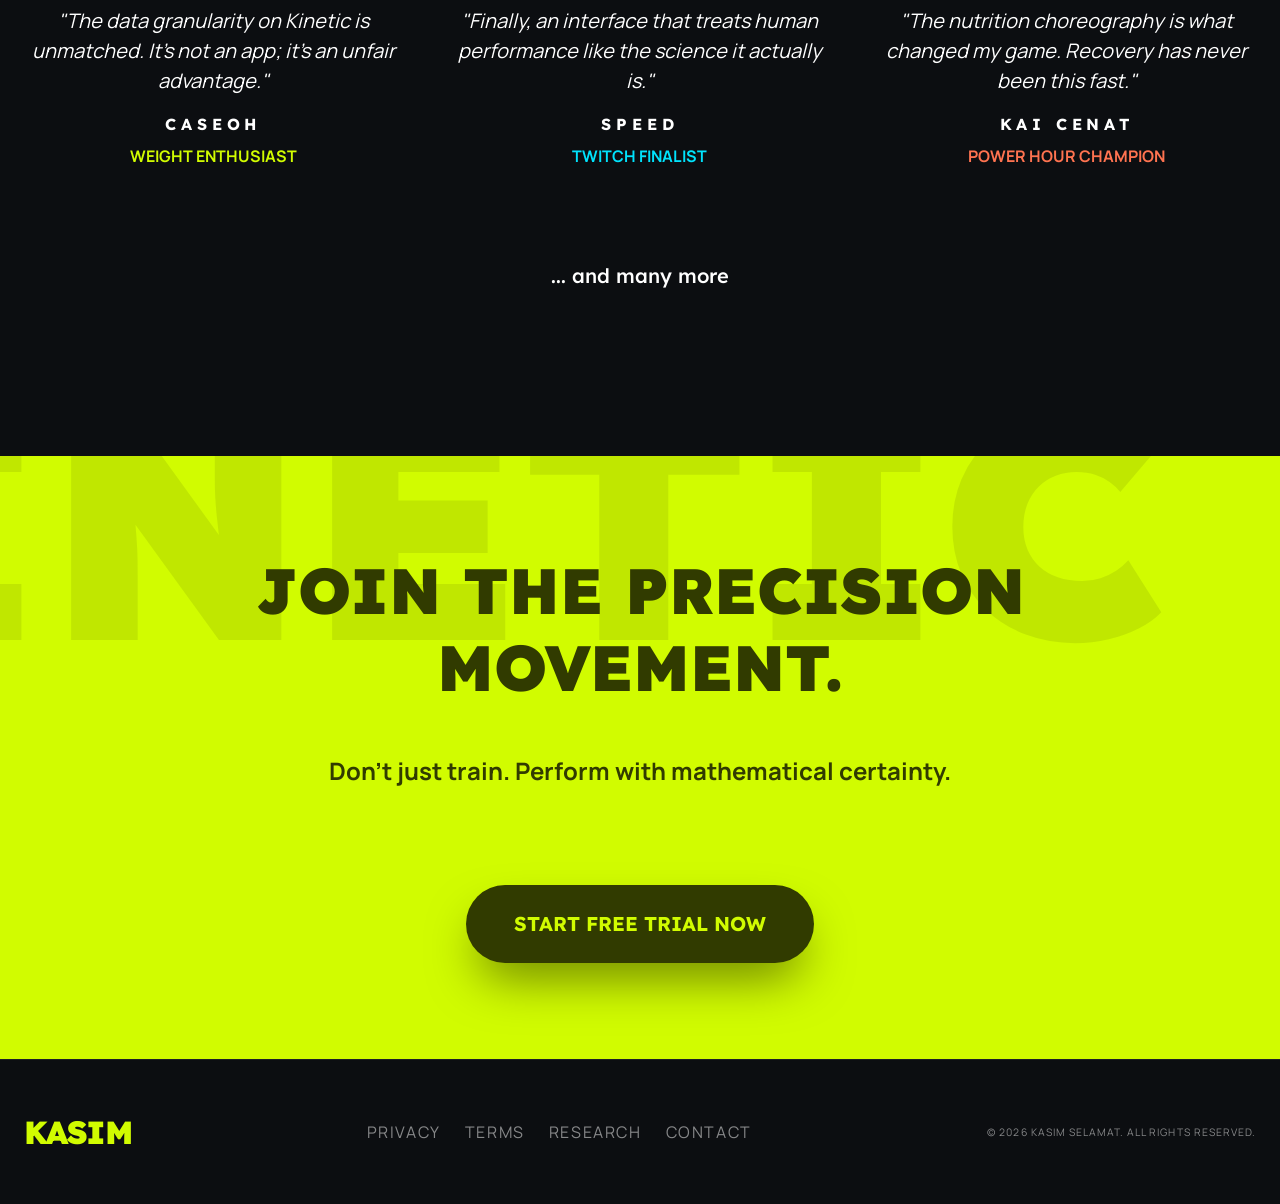
==== commit 670f211e: "Update index.html" ====
--- a/index.html
+++ b/index.html
@@ -1,64 +1,56 @@
 <!DOCTYPE html>
 <html class="dark" lang="en">
-
 <head>
     <meta charset="utf-8" />
     <meta name="viewport" content="width=device-width, initial-scale=1.0" />
     <title>KINETIC | PRECISION PERFORMANCE</title>
     <link href="https://cdn.jsdelivr.net/npm/bootstrap@5.3.3/dist/css/bootstrap.min.css" rel="stylesheet" />
-    <link
-        href="https://fonts.googleapis.com/css2?family=Lexend:wght@100..900&amp;family=Manrope:wght@200..800&amp;display=swap"
-        rel="stylesheet" />
-    <link
-        href="https://fonts.googleapis.com/css2?family=Material+Symbols+Outlined:wght,FILL@100..700,0..1&amp;display=swap"
-        rel="stylesheet" />
+    <link href="https://fonts.googleapis.com/css2?family=Lexend:wght@100..900&amp;family=Manrope:wght@200..800&amp;display=swap" rel="stylesheet" />
+    <link href="https://fonts.googleapis.com/css2?family=Material+Symbols+Outlined:wght,FILL@100..700,0..1&amp;display=swap" rel="stylesheet" />
     <link rel="stylesheet" href="public/CSS/style.css" />
 </head>
-
 <body class="bg-surface text-on-surface font-body overflow-x-hidden">
     <!-- TopAppBar -->
     <header class="position-fixed top-0 w-100 z-50 glass-nav">
         <nav class="d-flex justify-content-between align-items-center px-4 py-3 max-w-7xl mx-auto w-100">
-            <a href="../index.html"
-                class="fs-2 font-black text-primary-container tracking-tighter font-headline">KINETIC</a>
+            <a href="../index.html" class="fs-2 font-black text-primary-container tracking-tighter font-headline">KASIM</a>
             <div class="d-none d-md-flex align-items-center gap-4">
-                <a class="nav-link text-on-surface opacity-75 text-decoration-none font-headline font-bold tracking-tight"
-                    href="#">Performance</a>
-                <a class="nav-link text-on-surface opacity-75 text-decoration-none font-headline font-bold tracking-tight"
-                    href="#Capabilities">Capabilities</a>
-                <a class="nav-link text-on-surface opacity-75 text-decoration-none font-headline font-bold tracking-tight"
-                    href="#Interface">Interface</a>
-                <a class="nav-link text-on-surface opacity-75 text-decoration-none font-headline font-bold tracking-tight"
-                    href="#Testimonials">Testimonials</a>
-            </div>
-            <a href='app/Dashboard.html' class="btn btn-trial font-headline font-bold text-sm">
-                Start Free Trial
-            </a>
+                <a class="nav-link text-on-surface opacity-75 text-decoration-none font-headline font-bold tracking-tight" href="#">Performance</a>
+                <a class="nav-link text-on-surface opacity-75 text-decoration-none font-headline font-bold tracking-tight" href="#Capabilities">Capabilities</a>
+                <a class="nav-link text-on-surface opacity-75 text-decoration-none font-headline font-bold tracking-tight" href="#Interface">Interface</a>
+                <a class="nav-link text-on-surface opacity-75 text-decoration-none font-headline font-bold tracking-tight" href="#Testimonials">Testimonials</a>
+            </div>
+           <a href="#"
+   class="btn btn-trial font-headline font-bold text-sm"
+   data-bs-toggle="modal"
+   data-bs-target="#authModal">
+    Start Free Trial
+</a>
         </nav>
     </header>
 
-    <!-- Hero Section -->
-    <section
-        class="position-relative min-h-vh-100 z-0 d-flex align-items-center justify-content-center pt-5 overflow-hidden">
-        <div class="position-absolute inset-0 opacity-50 grayscale z-0 bg-parallax"
-            style="background-image: url('https://images.unsplash.com/photo-1507398941214-572c25f4b1dc?q=80&w=1973&auto=format&fit=crop&ixlib=rb-4.1.0&ixid=M3wxMjA3fDB8MHxwaG90by1wYWdlfHx8fGVufDB8fHx8fA%3D%3D.jpg');">
+    <!-- Hero Section -->   
+    <section class="position-relative min-h-vh-100 z-0 d-flex align-items-center justify-content-center pt-5 overflow-hidden">
+        <div class="position-absolute inset-0 opacity-50 grayscale z-0 bg-parallax" 
+        style="background-image: url('https://images.unsplash.com/photo-1507398941214-572c25f4b1dc?q=80&w=1973&auto=format&fit=crop&ixlib=rb-4.1.0&ixid=M3wxMjA3fDB8MHxwaG90by1wYWdlfHx8fGVufDB8fHx8fA%3D%3D.jpg');">
         </div>
         <div class="position-absolute inset-0 bg-black opacity-10 z-0 h-100"></div>
-        <div
-            class="position-relative z-10 max-w-7xl mx-auto px-4 text-center text-md-start d-flex flex-column align-items-center align-items-md-start w-100">
-            <h1
-                class="display-1 font-headline font-black fst-italic tracking-tighter leading-tight text-primary-container mb-4 animate-slide-up-fade">
+        <div class="position-relative z-10 max-w-7xl mx-auto px-4 text-center text-md-start d-flex flex-column align-items-center align-items-md-start w-100">
+            <h1 class="display-1 font-headline font-black fst-italic tracking-tighter leading-tight text-primary-container mb-4 animate-slide-up-fade">
                 PRECISION<br />PERFORMANCE.<br /><span class="text-stroke-lime">FUELED BY DATA.</span>
             </h1>
-            <p class="fs-5 text-on-surface-variant mb-5 font-bold animate-slide-up-fade animation-delay-300"
-                style="max-width: 36rem;">
-                The elite ecosystem for those who refuse to settle for average. Every metric choreographed. Every move
-                analyzed.
+            <p class="fs-5 text-on-surface-variant mb-5 font-bold animate-slide-up-fade animation-delay-300" style="max-width: 36rem;">
+                The elite ecosystem for those who refuse to settle for average. Every metric choreographed. Every move analyzed.
             </p>
             <div class="d-flex flex-column flex-sm-row gap-3 w-100 w-sm-auto animate-slide-up-fade animation-delay-500">
-                <a href='app/Dashboard.html' class="hero-btn hero-btn-primary fs-5">
-                    START YOUR ELITE TRIAL
-                </a>
+               <a href="#"
+   class="hero-btn hero-btn-primary fs-5"
+   data-bs-toggle="modal"
+   data-bs-target="#authModal">
+
+                   
+START YOUR ELITE TRIAL
+</a>
                 <a href='app/Dashboard.html' class="btn hero-btn hero-btn-outline fs-5">
                     VIEW ECOSYSTEM
                 </a>
@@ -75,23 +67,17 @@
         <div class="row g-3">
             <!-- Feature 1 -->
             <div class="col-12 col-md-8 animate-slide-up-fade animation-delay-100">
-                <div class="feature-box bg-surface-container-high rounded-2 p-4 p-md-5 d-flex flex-column justify-content-between h-100"
-                    style="min-height: 400px;">
+                <div class="feature-box bg-surface-container-high rounded-2 p-4 p-md-5 d-flex flex-column justify-content-between h-100" style="min-height: 400px;">
                     <div class="d-flex justify-content-between align-items-start">
-                        <span class="material-symbols-outlined text-primary-container fs-1"
-                            data-icon="ecg_heart">ecg_heart</span>
-                        <span
-                            class="font-bold text-xxs text-on-surface-variant border border-outline-variant px-2 py-1 rounded">CORE_01</span>
+                        <span class="material-symbols-outlined text-primary-container fs-1" data-icon="ecg_heart">ecg_heart</span>
+                        <span class="font-bold text-xxs text-on-surface-variant border border-outline-variant px-2 py-1 rounded">CORE_01</span>
                     </div>
                     <div>
                         <h3 class="font-headline display-6 font-bold text-on-surface mb-3 mt-4">LOG EVERY BEAT</h3>
-                        <p class="text-on-surface-variant" style="max-width: 28rem;">Precision biometric tracking that
-                            adapts to your physiological response in real-time. Experience zero-latency data ingestion.
-                        </p>
+                        <p class="text-on-surface-variant" style="max-width: 28rem;">Precision biometric tracking that adapts to your physiological response in real-time. Experience zero-latency data ingestion.</p>
                     </div>
                     <div class="mt-4 d-flex gap-2">
-                        <div class="w-100 bg-surface-container-highest rounded-pill overflow-hidden"
-                            style="height: 4px;">
+                        <div class="w-100 bg-surface-container-highest rounded-pill overflow-hidden" style="height: 4px;">
                             <div class="progress-bar-kinetic rounded-pill"></div>
                         </div>
                     </div>
@@ -100,11 +86,9 @@
             <!-- Feature 2 -->
             <div class="col-12 col-md-4 animate-slide-up-fade animation-delay-200">
                 <div class="feature-box bg-surface-container-high rounded-2 p-4 p-md-5 d-flex flex-column h-100">
-                    <span class="material-symbols-outlined text-secondary fs-1 mb-4"
-                        data-icon="analytics">analytics</span>
+                    <span class="material-symbols-outlined text-secondary fs-1 mb-4" data-icon="analytics">analytics</span>
                     <h3 class="font-headline fs-3 font-bold text-on-surface mb-3">ANALYZE THE BURN</h3>
-                    <p class="text-on-surface-variant flex-grow-1">Deep neural insights into your metabolic efficiency
-                        and recovery windows. Data turned into kinetic energy.</p>
+                    <p class="text-on-surface-variant flex-grow-1">Deep neural insights into your metabolic efficiency and recovery windows. Data turned into kinetic energy.</p>
                     <div class="mt-4 d-flex align-items-baseline gap-2">
                         <span class="display-6 font-headline font-bold text-primary-container">98%</span>
                         <span class="text-xs text-on-surface-variant font-bold">Accuracy</span>
@@ -114,24 +98,18 @@
             <!-- Feature 3 -->
             <div class="col-12 col-md-4 animate-slide-up-fade animation-delay-300">
                 <div class="feature-box bg-surface-container-high rounded-2 p-4 p-md-5 d-flex flex-column h-100">
-                    <span class="material-symbols-outlined text-tertiary fs-1 mb-4"
-                        data-icon="restaurant">restaurant</span>
+                    <span class="material-symbols-outlined text-tertiary fs-1 mb-4" data-icon="restaurant">restaurant</span>
                     <h3 class="font-headline fs-3 font-bold text-on-surface mb-3">CHOREOGRAPH NUTRITION</h3>
-                    <p class="text-on-surface-variant">Automated fueling strategies aligned with your training
-                        intensity. Every gram calculated for peak output.</p>
+                    <p class="text-on-surface-variant">Automated fueling strategies aligned with your training intensity. Every gram calculated for peak output.</p>
                 </div>
             </div>
             <!-- Feature 4 - Visual Placeholder -->
             <div class="col-12 col-md-8 animate-slide-up-fade animation-delay-400">
-                <div class="bg-surface-container-highest rounded-2 position-relative overflow-hidden feature-box h-100"
-                    style="min-height: 300px;">
-                    <img class="object-cover-container opacity-75 grayscale"
-                        data-alt="atmospheric photo of a high-tech modern gym at night with neon lime accents and sleek equipment reflecting the light"
-                        src="https://images.unsplash.com/photo-1581009137042-c552e485697a?q=80&w=2070&auto=format&fit=crop&ixlib=rb-4.1.0&ixid=M3wxMjA3fDB8MHxwaG90by1wYWdlfHx8fGVufDB8fHx8fA%3D%3D" />
-                    <div
-                        class="position-absolute inset-0 bg-feature-gradient p-4 p-md-5 d-flex align-items-end justify-content-center">
-                        <a href='app/Dashboard.html'
-                            class="btn btn-explore rounded-pill px-4 py-2 font-headline text-sm font-bold">
+                <div class="bg-surface-container-highest rounded-2 position-relative overflow-hidden feature-box h-100" style="min-height: 300px;">
+                    <img class="object-cover-container opacity-75 grayscale" data-alt="atmospheric photo of a high-tech modern gym at night with neon lime accents and sleek equipment reflecting the light" 
+                    src="https://images.unsplash.com/photo-1581009137042-c552e485697a?q=80&w=2070&auto=format&fit=crop&ixlib=rb-4.1.0&ixid=M3wxMjA3fDB8MHxwaG90by1wYWdlfHx8fGVufDB8fHx8fA%3D%3D" />
+                    <div class="position-absolute inset-0 bg-feature-gradient p-4 p-md-5 d-flex align-items-end justify-content-center">
+                        <a href='app/Dashboard.html' class="btn btn-explore rounded-pill px-4 py-2 font-headline text-sm font-bold">
                             EXPLORE THE BURN
                         </a>
                     </div>
@@ -149,24 +127,20 @@
                 <div class="d-flex flex-column gap-4">
                     <div class="d-flex gap-3 align-items-start">
                         <div class="bg-secondary bg-opacity-10 p-3 rounded-4">
-                            <span class="material-symbols-outlined text-secondary"
-                                data-icon="dashboard">dashboard</span>
+                            <span class="material-symbols-outlined text-secondary" data-icon="dashboard">dashboard</span>
                         </div>
                         <div>
                             <h4 class="font-headline font-bold fs-5 mb-1">Unified Intelligence</h4>
-                            <p class="text-on-surface-variant small mb-0">All your vitals, performance trends, and
-                                future projections in one editorial canvas.</p>
+                            <p class="text-on-surface-variant small mb-0">All your vitals, performance trends, and future projections in one editorial canvas.</p>
                         </div>
                     </div>
                     <div class="d-flex gap-3 align-items-start">
                         <div class="bg-primary-container bg-opacity-10 p-3 rounded-4">
-                            <span class="material-symbols-outlined text-primary-container"
-                                data-icon="query_stats">query_stats</span>
+                            <span class="material-symbols-outlined text-primary-container" data-icon="query_stats">query_stats</span>
                         </div>
                         <div>
                             <h4 class="font-headline font-bold fs-5 mb-1">Advanced Charting</h4>
-                            <p class="text-on-surface-variant small mb-0">Multi-axis comparisons and predictive AI that
-                                spots burnout before it happens.</p>
+                            <p class="text-on-surface-variant small mb-0">Multi-axis comparisons and predictive AI that spots burnout before it happens.</p>
                         </div>
                     </div>
                 </div>
@@ -175,30 +149,24 @@
             <div class="col-12 col-lg-6 position-relative mt-5 mt-lg-0">
                 <div class="position-absolute top-0 end-0 translate-middle blur-bg-1"></div>
                 <div class="position-absolute bottom-0 start-0 translate-middle blur-bg-2"></div>
-
-                <div
-                    class="position-relative glass-card border border-white border-opacity-10 rounded-5 p-4 p-md-5 shadow-lg">
+                
+                <div class="position-relative glass-card border border-white border-opacity-10 rounded-5 p-4 p-md-5 shadow-lg">
                     <!-- Dashboard Mockup -->
                     <div class="d-flex justify-content-between align-items-center mb-5">
                         <div>
-                            <div
-                                class="text-xxs text-uppercase font-bold letter-spacing-custom text-on-surface-variant mb-1">
-                                Daily Readiness</div>
+                            <div class="text-xxs text-uppercase font-bold letter-spacing-custom text-on-surface-variant mb-1">Daily Readiness</div>
                             <div class="display-6 font-headline font-black text-primary-container">84/100</div>
                         </div>
-                        <div class="rounded-circle border border-2 border-secondary d-flex align-items-center justify-content-center"
-                            style="width: 48px; height: 48px;">
+                        <div class="rounded-circle border border-2 border-secondary d-flex align-items-center justify-content-center" style="width: 48px; height: 48px;">
                             <span class="material-symbols-outlined text-secondary fs-5" data-icon="bolt">bolt</span>
                         </div>
                     </div>
                     <div class="d-flex flex-column gap-3 mb-5">
-                        <div
-                            class="bg-surface bg-opacity-50 p-3 rounded-4 d-flex justify-content-between align-items-center">
+                        <div class="bg-surface bg-opacity-50 p-3 rounded-4 d-flex justify-content-between align-items-center">
                             <span class="small font-bold">Heart Rate Variability</span>
                             <span class="text-secondary font-headline font-bold">62 ms</span>
                         </div>
-                        <div
-                            class="bg-surface bg-opacity-50 p-3 rounded-4 d-flex justify-content-between align-items-center">
+                        <div class="bg-surface bg-opacity-50 p-3 rounded-4 d-flex justify-content-between align-items-center">
                             <span class="small font-bold">Caloric Burn</span>
                             <span class="text-tertiary font-headline font-bold">2,480 kcal</span>
                         </div>
@@ -208,8 +176,7 @@
                         <div class="d-flex justify-content-between align-items-end gap-2" style="height: 120px;">
                             <div class="bg-surface-container-highest w-100 rounded-top" style="height: 50%;"></div>
                             <div class="bg-surface-container-highest w-100 rounded-top" style="height: 75%;"></div>
-                            <div class="bg-primary-container w-100 rounded-top chart-bar-kinetic" style="height: 100%;">
-                            </div>
+                            <div class="bg-primary-container w-100 rounded-top chart-bar-kinetic" style="height: 100%;"></div>
                             <div class="bg-surface-container-highest w-100 rounded-top" style="height: 66%;"></div>
                             <div class="bg-secondary w-100 rounded-top" style="height: 85%;"></div>
                             <div class="bg-surface-container-highest w-100 rounded-top" style="height: 50%;"></div>
@@ -227,34 +194,24 @@
     <section id="Testimonials" class="py-5 px-4 max-w-7xl mx-auto my-5">
         <div class="text-center mb-5 pb-4 animate-slide-up-fade">
             <span class="font-bold text-xs text-uppercase tracking-[0.3em] text-primary-container">Testimonials</span>
-            <h2 class="font-headline display-4 font-bold mt-3 mb-5 leading-tight text-uppercase">See What The Boys Say
-            </h2>
+            <h2 class="font-headline display-4 font-bold mt-3 mb-5 leading-tight text-uppercase">See What The Boys Say</h2>
         </div>
         <div class="row g-5">
             <div class="col-12 col-md-4 text-center mb-5 animate-slide-up-fade animation-delay-200">
-                <img class="rounded-2 mx-auto mb-4 object-cover hover-grayscale" style="width: 196px; height: 160px;"
-                    data-alt="portrait of a focused professional endurance athlete"
-                    src="https://i.redd.it/now-that-we-know-cory-is-aware-that-caseoh-exists-we-need-a-v0-5g6gocagt7he1.jpg?width=1920&format=pjpg&auto=webp&s=431533d51558b5db8d77208d1b022533bde0d0e5" />
-                <p class="text-on-surface fst-italic fs-5 mb-3">"The data granularity on Kinetic is unmatched. It's not
-                    an app; it's an unfair advantage."</p>
+                <img class="rounded-2 mx-auto mb-4 object-cover hover-grayscale" style="width: 196px; height: 160px;" data-alt="portrait of a focused professional endurance athlete" src="https://i.redd.it/now-that-we-know-cory-is-aware-that-caseoh-exists-we-need-a-v0-5g6gocagt7he1.jpg?width=1920&format=pjpg&auto=webp&s=431533d51558b5db8d77208d1b022533bde0d0e5" />
+                <p class="text-on-surface fst-italic fs-5 mb-3">"The data granularity on Kinetic is unmatched. It's not an app; it's an unfair advantage."</p>
                 <div class="font-headline font-bold text-uppercase text-s-custom letter-spacing-custom">Caseoh</div>
                 <div class="text-primary-container text-uppercase text-xs font-bold mt-2">Weight Enthusiast</div>
             </div>
             <div class="col-12 col-md-4 text-center animate-slide-up-fade animation-delay-300">
-                <img class="rounded-2 mx-auto mb-4 object-cover hover-grayscale" style="width: 196px; height: 160px;"
-                    data-alt="close-up of a high-performance trainer athlete"
-                    src="https://preview.redd.it/ishowspeed-trying-not-to-laugh-meme-template-screenshot-v0-w3c2by4oacjf1.png?auto=webp&s=6dd6e2c2addeb655a13c2fa0532b13f939bddc0c" />
-                <p class="text-on-surface fst-italic fs-5 mb-3">"Finally, an interface that treats human performance
-                    like the science it actually is."</p>
+                <img class="rounded-2 mx-auto mb-4 object-cover hover-grayscale" style="width: 196px; height: 160px;" data-alt="close-up of a high-performance trainer athlete" src="https://preview.redd.it/ishowspeed-trying-not-to-laugh-meme-template-screenshot-v0-w3c2by4oacjf1.png?auto=webp&s=6dd6e2c2addeb655a13c2fa0532b13f939bddc0c" />
+                <p class="text-on-surface fst-italic fs-5 mb-3">"Finally, an interface that treats human performance like the science it actually is."</p>
                 <div class="font-headline font-bold text-uppercase text-s-custom letter-spacing-custom">Speed</div>
                 <div class="text-secondary text-xs font-bold mt-2">TWITCH FINALIST</div>
             </div>
             <div class="col-12 col-md-4 text-center animate-slide-up-fade animation-delay-400">
-                <img class="rounded-2 mx-auto mb-4 object-cover hover-grayscale" style="width: 196px; height: 160px;"
-                    data-alt="side profile of a male athlete in mid-sprint"
-                    src="https://www.comingsoon.net/wp-content/uploads/sites/3/2024/11/Why-Was-Kai-Cenat-Banned-From-Twitch-For-6-Minutes.jpg" />
-                <p class="text-on-surface fst-italic fs-5 mb-3">"The nutrition choreography is what changed my game.
-                    Recovery has never been this fast."</p>
+                <img class="rounded-2 mx-auto mb-4 object-cover hover-grayscale" style="width: 196px; height: 160px;" data-alt="side profile of a male athlete in mid-sprint" src="https://www.comingsoon.net/wp-content/uploads/sites/3/2024/11/Why-Was-Kai-Cenat-Banned-From-Twitch-For-6-Minutes.jpg" />
+                <p class="text-on-surface fst-italic fs-5 mb-3">"The nutrition choreography is what changed my game. Recovery has never been this fast."</p>
                 <div class="font-headline font-bold text-uppercase text-s-custom letter-spacing-custom">Kai Cenat</div>
                 <div class="text-tertiary text-xs font-bold mt-2">POWER HOUR CHAMPION</div>
             </div>
@@ -271,20 +228,21 @@
         </div>
         <div class="position-relative z-10 mx-auto text-center py-5" style="max-width: 56rem;">
             <h2 class="font-headline display-3 font-black mb-5 animate-slide-up-fade">JOIN THE PRECISION MOVEMENT.</h2>
-            <p class="text-on-primary-container fs-4 mb-5 font-bold animate-slide-up-fade animation-delay-200">Don't
-                just train. Perform with mathematical certainty.</p>
-            <a href='app/Dashboard.html' class="btn btn-cta mt-5 animate-slide-up-fade animation-delay-400"
-                style="padding: 1.5rem 3rem; font-size: 1.25rem; border: none; box-shadow: 0 25px 50px -12px rgba(0,0,0,0.5);">
-                START FREE TRIAL NOW
-            </a>
+            <p class="text-on-primary-container fs-4 mb-5 font-bold animate-slide-up-fade animation-delay-200">Don't just train. Perform with mathematical certainty.</p>
+            <a href="#"
+   class="btn btn-cta mt-5 animate-slide-up-fade animation-delay-400"
+   data-bs-toggle="modal"
+   data-bs-target="#authModal"
+   style="padding: 1.5rem 3rem; font-size: 1.25rem; border: none; box-shadow: 0 25px 50px -12px rgba(0,0,0,0.5);">
+    START FREE TRIAL NOW
+</a>
         </div>
     </section>
 
     <!-- Footer -->
     <footer class="w-100 py-5 border-top bg-surface" style="border-color: #1d2024 !important;">
-        <div
-            class="d-flex flex-column flex-md-row justify-content-between align-items-center px-4 max-w-7xl mx-auto gap-4">
-            <div class="fs-2 font-black text-primary-container font-headline tracking-tighter">KINETIC</div>
+        <div class="d-flex flex-column flex-md-row justify-content-between align-items-center px-4 max-w-7xl mx-auto gap-4">
+            <div class="fs-2 font-black text-primary-container font-headline tracking-tighter">KASIM</div>
             <div class="d-flex gap-4 font-body text-xs text-uppercase tracking-widest">
                 <a class="text-white opacity-50 text-decoration-none" href="#">Privacy</a>
                 <a class="text-white opacity-50 text-decoration-none" href="#">Terms</a>
@@ -299,7 +257,40 @@
 
     <!-- Bootstrap 5 JS -->
     <script src="https://cdn.jsdelivr.net/npm/bootstrap@5.3.3/dist/js/bootstrap.bundle.min.js"></script>
-    <script src="public/JS/main.js"></script>
+    <script>
+        //add animation on entry to all elements with class animate-slide-up-fade
+        document.addEventListener("DOMContentLoaded", function() {
+            const observer = new IntersectionObserver((entries) => {
+                entries.forEach((entry) => {
+                    if (entry.isIntersecting) {
+                        entry.target.classList.add('is-visible');
+                    }
+                });
+            });
+
+            document.querySelectorAll('.animate-slide-up-fade').forEach((el) => {
+                observer.observe(el);
+            });
+        });
+    </script>
+<div class="modal fade" id="authModal" tabindex="-1">
+  <div class="modal-dialog modal-dialog-centered">
+    <div class="modal-content bg-dark text-white p-4 rounded-4 text-center">
+
+      <h2 class="mb-3">Welcome</h2>
+      <p class="mb-4">Please sign up or login to continue</p>
+
+      <a href="app/signup.html" class="btn btn-success mb-3 w-100">
+        Sign Up
+      </a>
+
+      <a href="app/login.html" class="btn btn-outline-light w-100">
+        Login
+      </a>
+
+    </div>
+  </div>
+</div>
+    
 </body>
-
-</html>+</html>
--- a/public/CSS/style.css
+++ b/public/CSS/style.css
@@ -270,3 +270,353 @@
 .animation-delay-300 { animation-delay: 300ms; }
 .animation-delay-400 { animation-delay: 400ms; }
 
+/* =========================================================
+   FITNESS TRACKER MODULE ONLY
+   Paste below your existing style.css
+   ========================================================= */
+
+/* Tracker Theme */
+:root{
+    --lime:#ccff00;
+    --lime-dim:rgba(204,255,0,.12);
+    --glass-bg:rgba(255,255,255,.035);
+    --glass-border:rgba(255,255,255,.09);
+    --muted:rgba(255,255,255,.42);
+    --danger-bg:rgba(255,75,75,.10);
+    --success:#00c896;
+    --success-bg:rgba(0,200,150,.10);
+    --amber:#ffb400;
+    --amber-bg:rgba(255,180,0,.10);
+}
+
+/* Navigation */
+.k-nav{
+    position:fixed;
+    top:0; left:0; right:0;
+    z-index:1000;
+    background:rgba(10,10,11,.85);
+    backdrop-filter:blur(16px);
+    border-bottom:1px solid var(--glass-border);
+    padding:.875rem 1.5rem;
+    display:flex;
+    align-items:center;
+    justify-content:space-between;
+}
+
+.k-logo{
+    font-family:var(--font-headline);
+    font-weight:900;
+    font-size:1.35rem;
+    letter-spacing:-.04em;
+    color:var(--lime);
+}
+
+.k-nav-links a{
+    color:rgba(255,255,255,.55);
+    text-decoration:none;
+    font-size:.75rem;
+    font-weight:700;
+    text-transform:uppercase;
+    letter-spacing:.08em;
+}
+
+.k-nav-links a:hover,
+.k-nav-links a.active{
+    color:var(--lime);
+}
+
+/* Page */
+.page-wrapper{
+    max-width:1280px;
+    margin:0 auto;
+    padding:6rem 1.5rem 4rem;
+}
+
+.section-label{
+    font-size:.65rem;
+    font-weight:800;
+    text-transform:uppercase;
+    letter-spacing:.30em;
+    color:var(--lime);
+}
+
+.page-title{
+    font-family:var(--font-headline);
+    font-weight:900;
+    font-style:italic;
+    text-transform:uppercase;
+    font-size:clamp(2.2rem,5vw,3.5rem);
+    line-height:1;
+}
+
+/* Cards */
+.glass-card{
+    background:var(--glass-bg);
+    border:1px solid var(--glass-border);
+    border-radius:16px;
+    backdrop-filter:blur(12px);
+}
+
+.stat-card{
+    background:rgba(255,255,255,.03);
+    border:1px solid var(--glass-border);
+    border-radius:12px;
+    padding:1rem 1.25rem;
+}
+
+.stat-label{
+    font-size:.6rem;
+    font-weight:800;
+    text-transform:uppercase;
+    letter-spacing:.18em;
+    color:var(--muted);
+}
+
+.stat-value{
+    font-family:var(--font-headline);
+    font-weight:900;
+    font-size:1.75rem;
+    line-height:1;
+}
+
+.stat-sub{
+    font-size:.65rem;
+    color:var(--muted);
+}
+
+/* Form */
+.k-label{
+    font-size:.6rem;
+    font-weight:800;
+    text-transform:uppercase;
+    letter-spacing:.18em;
+    color:var(--muted);
+    margin-bottom:.4rem;
+    display:block;
+}
+
+.k-input,
+.k-select,
+.k-textarea{
+    background:rgba(255,255,255,.04);
+    border:1px solid rgba(255,255,255,.10);
+    border-radius:8px;
+    color:#fff;
+    padding:.65rem .85rem;
+    width:100%;
+    outline:none;
+}
+
+.k-input:focus,
+.k-select:focus,
+.k-textarea:focus{
+    border-color:var(--lime);
+}
+
+.k-select option{
+    background:#111114;
+    color:#fff;
+}
+
+.k-textarea{
+    resize:vertical;
+    min-height:70px;
+}
+
+/* Buttons */
+.btn-kinetic{
+    background:var(--lime);
+    color:#000;
+    border:none;
+    font-family:var(--font-headline);
+    font-weight:800;
+    font-size:.72rem;
+    letter-spacing:.1em;
+    text-transform:uppercase;
+    padding:.75rem 1.25rem;
+}
+
+.btn-outline-k{
+    background:transparent;
+    border:1px solid rgba(255,255,255,.14);
+    color:rgba(255,255,255,.65);
+    padding:.35rem .75rem;
+    font-size:.68rem;
+}
+
+.btn-danger-k{
+    background:transparent;
+    border:1px solid rgba(255,75,75,.28);
+    color:#ff7b7b;
+    padding:.35rem .75rem;
+    font-size:.68rem;
+}
+
+/* Steps */
+.steps-track{
+    background:rgba(255,255,255,.08);
+    height:8px;
+    border-radius:999px;
+    overflow:hidden;
+}
+
+.steps-fill{
+    background:linear-gradient(90deg,var(--lime),#aaff00);
+    height:100%;
+    width:0%;
+    transition:width .5s;
+}
+
+/* Weekly Chart */
+.chart-bars{
+    display:flex;
+    align-items:flex-end;
+    gap:6px;
+    height:88px;
+}
+
+.chart-bar-wrap{
+    flex:1;
+}
+
+.chart-bar{
+    width:100%;
+    background:rgba(255,255,255,.07);
+    border-radius:4px 4px 0 0;
+}
+
+.chart-bar.active{
+    background:var(--lime);
+}
+
+.chart-bar.semi{
+    background:rgba(204,255,0,.30);
+}
+
+/* Badges */
+.k-badge{
+    font-size:.6rem;
+    font-weight:800;
+    text-transform:uppercase;
+    padding:.2rem .6rem;
+    border-radius:4px;
+}
+
+.k-badge-lime{
+    background:var(--lime-dim);
+    color:var(--lime);
+}
+
+.k-badge-amber{
+    background:var(--amber-bg);
+    color:var(--amber);
+}
+
+.k-badge-success{
+    background:var(--success-bg);
+    color:var(--success);
+}
+
+/* Table */
+.k-table{
+    width:100%;
+    border-collapse:collapse;
+    font-size:.8rem;
+}
+
+.k-table thead th{
+    font-size:.58rem;
+    font-weight:800;
+    text-transform:uppercase;
+    letter-spacing:.15em;
+    color:var(--muted);
+    padding:.5rem .75rem;
+    border-bottom:1px solid rgba(255,255,255,.07);
+}
+
+.k-table td{
+    padding:.8rem .75rem;
+    border-bottom:1px solid rgba(255,255,255,.04);
+}
+
+.activity-pill{
+    font-family:var(--font-headline);
+    font-weight:800;
+}
+
+/* Modal */
+.modal-overlay{
+    position:fixed;
+    inset:0;
+    background:rgba(0,0,0,.72);
+    z-index:9000;
+    display:flex;
+    align-items:center;
+    justify-content:center;
+    opacity:0;
+    pointer-events:none;
+}
+
+.modal-overlay.show{
+    opacity:1;
+    pointer-events:auto;
+}
+
+.modal-box{
+    background:#111114;
+    border:1px solid rgba(255,255,255,.12);
+    border-radius:16px;
+    padding:1.75rem;
+    width:100%;
+    max-width:440px;
+}
+
+/* Toast */
+#k-toast{
+    position:fixed;
+    right:2rem;
+    bottom:2rem;
+    background:var(--lime);
+    color:#000;
+    padding:.75rem 1.25rem;
+    font-weight:800;
+    z-index:9999;
+    opacity:0;
+    transform:translateY(40px);
+    transition:.3s;
+}
+
+#k-toast.show{
+    opacity:1;
+    transform:translateY(0);
+}
+
+/* Empty */
+.empty-state{
+    text-align:center;
+    padding:2.5rem 1rem;
+    color:var(--muted);
+}
+
+/* Animation */
+@keyframes fadeUp{
+    from{opacity:0;transform:translateY(18px);}
+    to{opacity:1;transform:translateY(0);}
+}
+
+.fade-up{
+    animation:fadeUp .5s ease both;
+}
+
+.delay-1{animation-delay:.08s;}
+.delay-2{animation-delay:.16s;}
+.delay-3{animation-delay:.24s;}
+.delay-4{animation-delay:.32s;}
+
+/* Mobile */
+@media (max-width:768px){
+    .k-nav-links{display:none;}
+    .page-wrapper{
+        padding:5rem 1rem 3rem;
+    }
+}
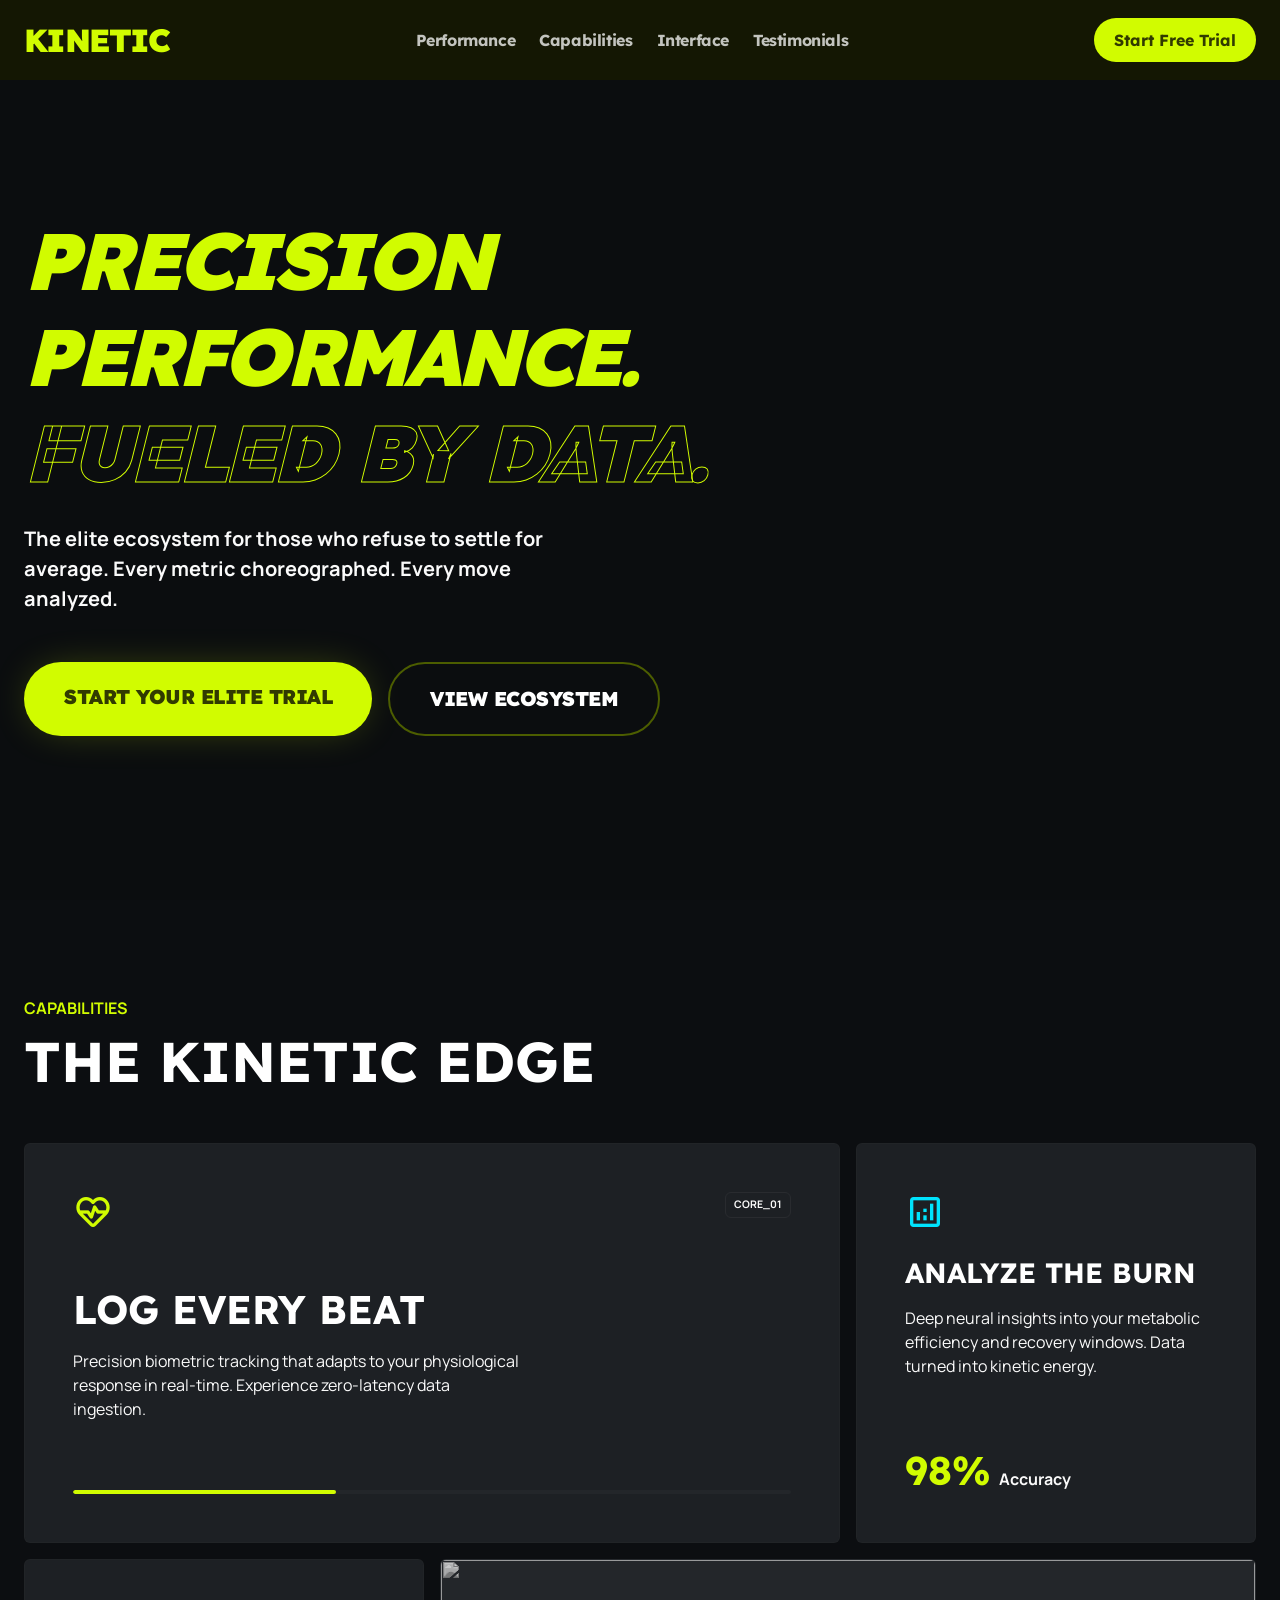
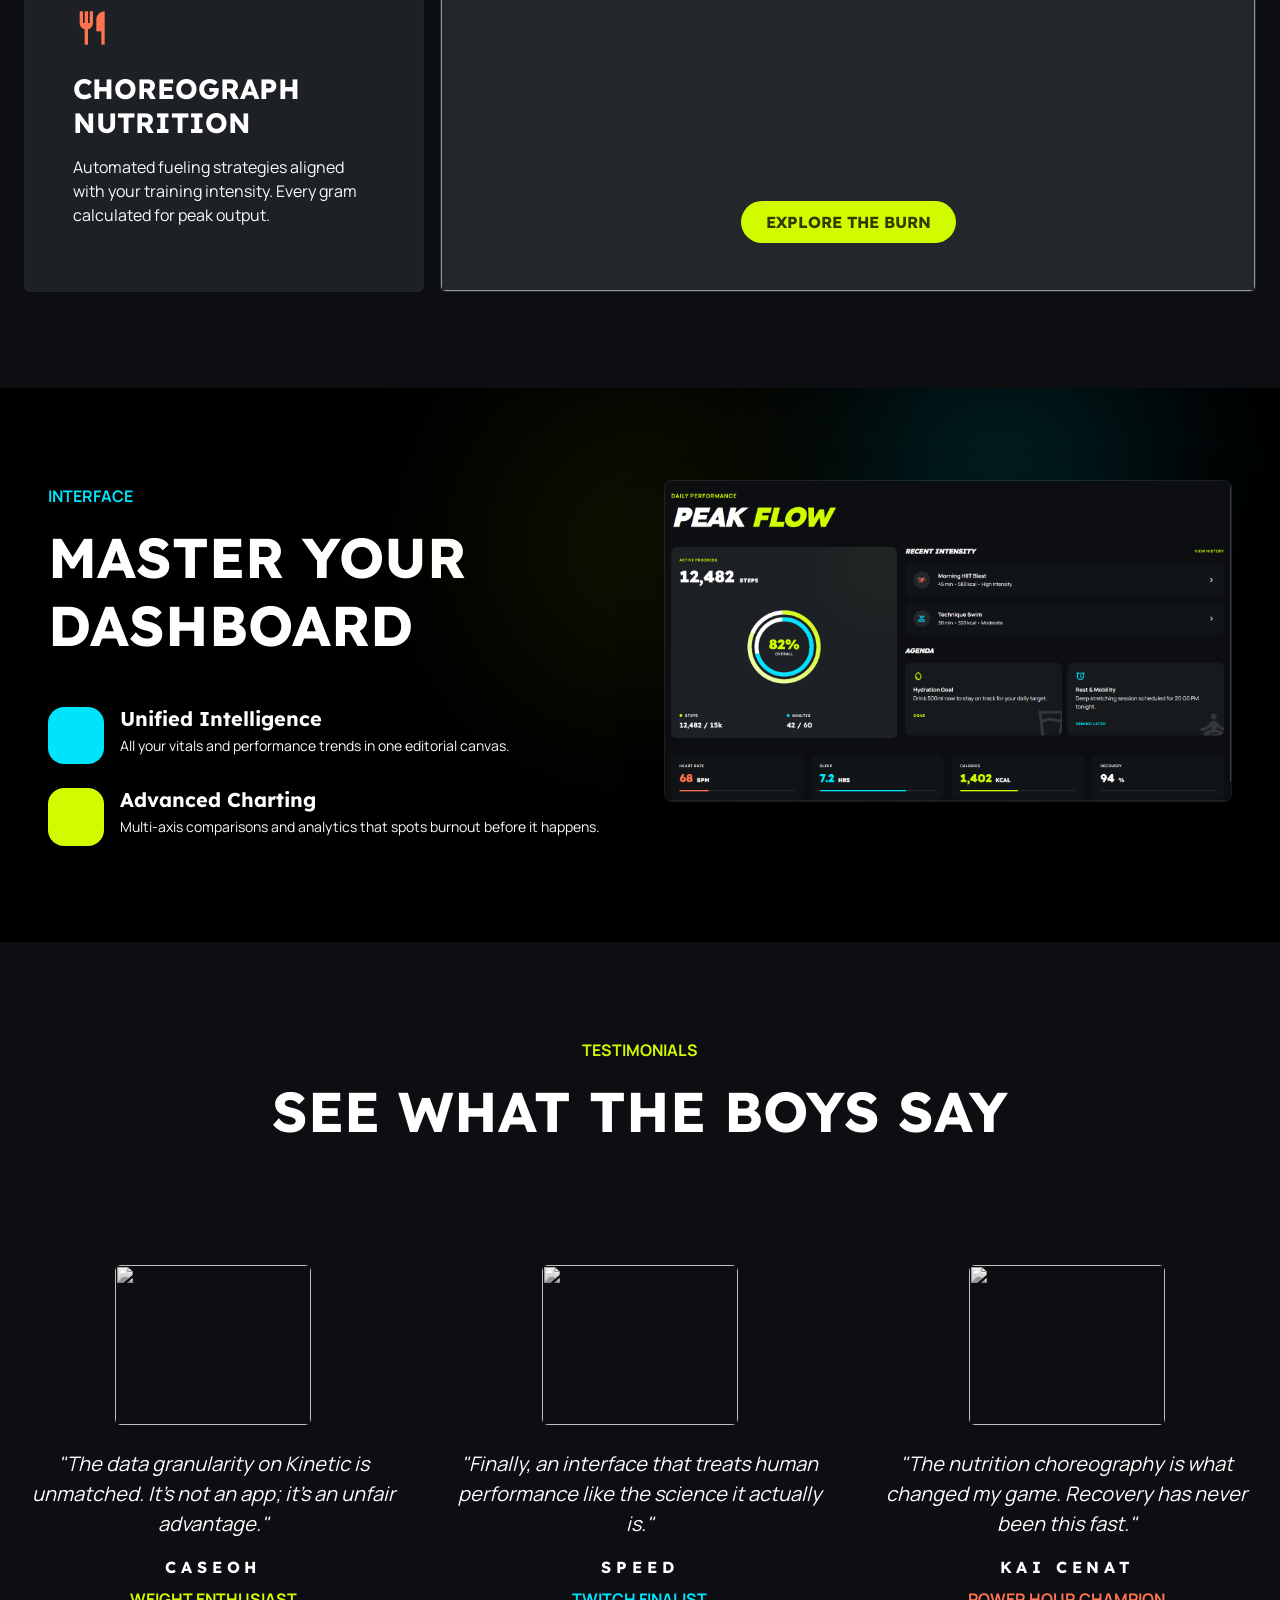
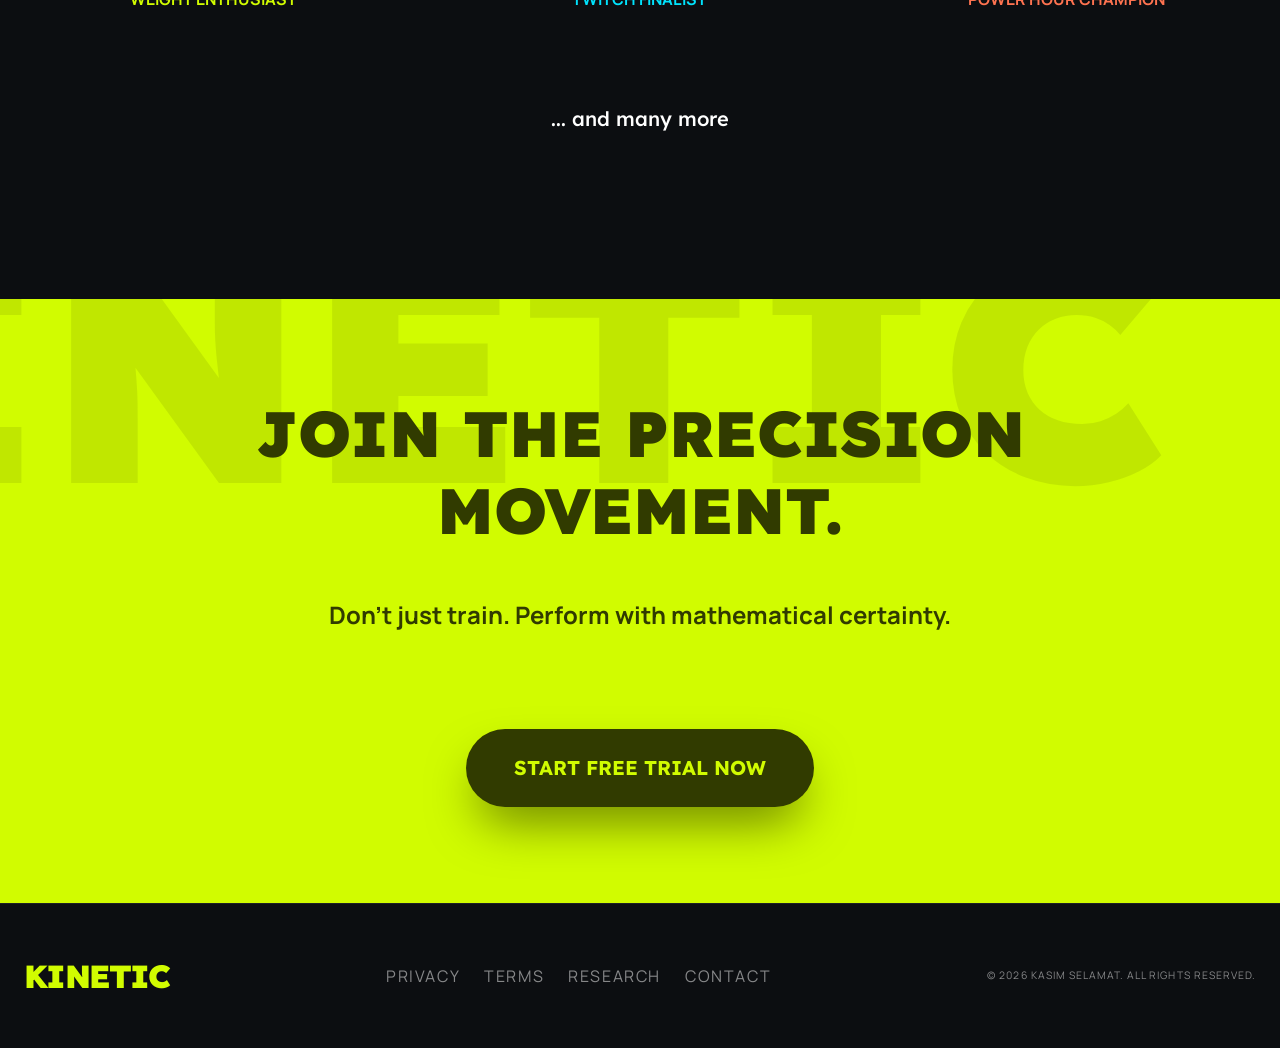
==== commit 01230e42: "improve index html" ====
--- a/index.html
+++ b/index.html
@@ -1,56 +1,64 @@
 <!DOCTYPE html>
 <html class="dark" lang="en">
+
 <head>
     <meta charset="utf-8" />
     <meta name="viewport" content="width=device-width, initial-scale=1.0" />
     <title>KINETIC | PRECISION PERFORMANCE</title>
     <link href="https://cdn.jsdelivr.net/npm/bootstrap@5.3.3/dist/css/bootstrap.min.css" rel="stylesheet" />
-    <link href="https://fonts.googleapis.com/css2?family=Lexend:wght@100..900&amp;family=Manrope:wght@200..800&amp;display=swap" rel="stylesheet" />
-    <link href="https://fonts.googleapis.com/css2?family=Material+Symbols+Outlined:wght,FILL@100..700,0..1&amp;display=swap" rel="stylesheet" />
+    <link
+        href="https://fonts.googleapis.com/css2?family=Lexend:wght@100..900&amp;family=Manrope:wght@200..800&amp;display=swap"
+        rel="stylesheet" />
+    <link
+        href="https://fonts.googleapis.com/css2?family=Material+Symbols+Outlined:wght,FILL@100..700,0..1&amp;display=swap"
+        rel="stylesheet" />
     <link rel="stylesheet" href="public/CSS/style.css" />
 </head>
+
 <body class="bg-surface text-on-surface font-body overflow-x-hidden">
     <!-- TopAppBar -->
     <header class="position-fixed top-0 w-100 z-50 glass-nav">
         <nav class="d-flex justify-content-between align-items-center px-4 py-3 max-w-7xl mx-auto w-100">
-            <a href="../index.html" class="fs-2 font-black text-primary-container tracking-tighter font-headline">KASIM</a>
+            <a href="../index.html"
+                class="fs-2 font-black text-primary-container tracking-tighter font-headline">KINETIC</a>
             <div class="d-none d-md-flex align-items-center gap-4">
-                <a class="nav-link text-on-surface opacity-75 text-decoration-none font-headline font-bold tracking-tight" href="#">Performance</a>
-                <a class="nav-link text-on-surface opacity-75 text-decoration-none font-headline font-bold tracking-tight" href="#Capabilities">Capabilities</a>
-                <a class="nav-link text-on-surface opacity-75 text-decoration-none font-headline font-bold tracking-tight" href="#Interface">Interface</a>
-                <a class="nav-link text-on-surface opacity-75 text-decoration-none font-headline font-bold tracking-tight" href="#Testimonials">Testimonials</a>
-            </div>
-           <a href="#"
-   class="btn btn-trial font-headline font-bold text-sm"
-   data-bs-toggle="modal"
-   data-bs-target="#authModal">
-    Start Free Trial
-</a>
+                <a class="nav-link text-on-surface opacity-75 text-decoration-none font-headline font-bold tracking-tight"
+                    href="#">Performance</a>
+                <a class="nav-link text-on-surface opacity-75 text-decoration-none font-headline font-bold tracking-tight"
+                    href="#Capabilities">Capabilities</a>
+                <a class="nav-link text-on-surface opacity-75 text-decoration-none font-headline font-bold tracking-tight"
+                    href="#Interface">Interface</a>
+                <a class="nav-link text-on-surface opacity-75 text-decoration-none font-headline font-bold tracking-tight"
+                    href="#Testimonials">Testimonials</a>
+            </div>
+            <a href='app/Dashboard.html' class="btn btn-trial font-headline font-bold text-sm">
+                Start Free Trial
+            </a>
         </nav>
     </header>
 
-    <!-- Hero Section -->   
-    <section class="position-relative min-h-vh-100 z-0 d-flex align-items-center justify-content-center pt-5 overflow-hidden">
-        <div class="position-absolute inset-0 opacity-50 grayscale z-0 bg-parallax" 
-        style="background-image: url('https://images.unsplash.com/photo-1507398941214-572c25f4b1dc?q=80&w=1973&auto=format&fit=crop&ixlib=rb-4.1.0&ixid=M3wxMjA3fDB8MHxwaG90by1wYWdlfHx8fGVufDB8fHx8fA%3D%3D.jpg');">
+    <!-- Hero Section -->
+    <section
+        class="position-relative min-h-vh-100 z-0 d-flex align-items-center justify-content-center pt-5 overflow-hidden">
+        <div class="position-absolute inset-0 opacity-50 grayscale z-0 bg-parallax"
+            style="background-image: url('https://images.unsplash.com/photo-1507398941214-572c25f4b1dc?q=80&w=1973&auto=format&fit=crop&ixlib=rb-4.1.0&ixid=M3wxMjA3fDB8MHxwaG90by1wYWdlfHx8fGVufDB8fHx8fA%3D%3D.jpg');">
         </div>
         <div class="position-absolute inset-0 bg-black opacity-10 z-0 h-100"></div>
-        <div class="position-relative z-10 max-w-7xl mx-auto px-4 text-center text-md-start d-flex flex-column align-items-center align-items-md-start w-100">
-            <h1 class="display-1 font-headline font-black fst-italic tracking-tighter leading-tight text-primary-container mb-4 animate-slide-up-fade">
+        <div
+            class="position-relative z-10 max-w-7xl mx-auto px-4 text-center text-md-start d-flex flex-column align-items-center align-items-md-start w-100">
+            <h1
+                class="display-1 font-headline font-black fst-italic tracking-tighter leading-tight text-primary-container mb-4 animate-slide-up-fade">
                 PRECISION<br />PERFORMANCE.<br /><span class="text-stroke-lime">FUELED BY DATA.</span>
             </h1>
-            <p class="fs-5 text-on-surface-variant mb-5 font-bold animate-slide-up-fade animation-delay-300" style="max-width: 36rem;">
-                The elite ecosystem for those who refuse to settle for average. Every metric choreographed. Every move analyzed.
+            <p class="fs-5 text-on-surface-variant mb-5 font-bold animate-slide-up-fade animation-delay-300"
+                style="max-width: 36rem;">
+                The elite ecosystem for those who refuse to settle for average. Every metric choreographed. Every move
+                analyzed.
             </p>
             <div class="d-flex flex-column flex-sm-row gap-3 w-100 w-sm-auto animate-slide-up-fade animation-delay-500">
-               <a href="#"
-   class="hero-btn hero-btn-primary fs-5"
-   data-bs-toggle="modal"
-   data-bs-target="#authModal">
-
-                   
-START YOUR ELITE TRIAL
-</a>
+                <a href='app/Dashboard.html' class="hero-btn hero-btn-primary fs-5">
+                    START YOUR ELITE TRIAL
+                </a>
                 <a href='app/Dashboard.html' class="btn hero-btn hero-btn-outline fs-5">
                     VIEW ECOSYSTEM
                 </a>
@@ -67,17 +75,23 @@
         <div class="row g-3">
             <!-- Feature 1 -->
             <div class="col-12 col-md-8 animate-slide-up-fade animation-delay-100">
-                <div class="feature-box bg-surface-container-high rounded-2 p-4 p-md-5 d-flex flex-column justify-content-between h-100" style="min-height: 400px;">
+                <div class="feature-box bg-surface-container-high rounded-2 p-4 p-md-5 d-flex flex-column justify-content-between h-100"
+                    style="min-height: 400px;">
                     <div class="d-flex justify-content-between align-items-start">
-                        <span class="material-symbols-outlined text-primary-container fs-1" data-icon="ecg_heart">ecg_heart</span>
-                        <span class="font-bold text-xxs text-on-surface-variant border border-outline-variant px-2 py-1 rounded">CORE_01</span>
+                        <span class="material-symbols-outlined text-primary-container fs-1"
+                            data-icon="ecg_heart">ecg_heart</span>
+                        <span
+                            class="font-bold text-xxs text-on-surface-variant border border-outline-variant px-2 py-1 rounded">CORE_01</span>
                     </div>
                     <div>
                         <h3 class="font-headline display-6 font-bold text-on-surface mb-3 mt-4">LOG EVERY BEAT</h3>
-                        <p class="text-on-surface-variant" style="max-width: 28rem;">Precision biometric tracking that adapts to your physiological response in real-time. Experience zero-latency data ingestion.</p>
+                        <p class="text-on-surface-variant" style="max-width: 28rem;">Precision biometric tracking that
+                            adapts to your physiological response in real-time. Experience zero-latency data ingestion.
+                        </p>
                     </div>
                     <div class="mt-4 d-flex gap-2">
-                        <div class="w-100 bg-surface-container-highest rounded-pill overflow-hidden" style="height: 4px;">
+                        <div class="w-100 bg-surface-container-highest rounded-pill overflow-hidden"
+                            style="height: 4px;">
                             <div class="progress-bar-kinetic rounded-pill"></div>
                         </div>
                     </div>
@@ -86,9 +100,11 @@
             <!-- Feature 2 -->
             <div class="col-12 col-md-4 animate-slide-up-fade animation-delay-200">
                 <div class="feature-box bg-surface-container-high rounded-2 p-4 p-md-5 d-flex flex-column h-100">
-                    <span class="material-symbols-outlined text-secondary fs-1 mb-4" data-icon="analytics">analytics</span>
+                    <span class="material-symbols-outlined text-secondary fs-1 mb-4"
+                        data-icon="analytics">analytics</span>
                     <h3 class="font-headline fs-3 font-bold text-on-surface mb-3">ANALYZE THE BURN</h3>
-                    <p class="text-on-surface-variant flex-grow-1">Deep neural insights into your metabolic efficiency and recovery windows. Data turned into kinetic energy.</p>
+                    <p class="text-on-surface-variant flex-grow-1">Deep neural insights into your metabolic efficiency
+                        and recovery windows. Data turned into kinetic energy.</p>
                     <div class="mt-4 d-flex align-items-baseline gap-2">
                         <span class="display-6 font-headline font-bold text-primary-container">98%</span>
                         <span class="text-xs text-on-surface-variant font-bold">Accuracy</span>
@@ -98,18 +114,24 @@
             <!-- Feature 3 -->
             <div class="col-12 col-md-4 animate-slide-up-fade animation-delay-300">
                 <div class="feature-box bg-surface-container-high rounded-2 p-4 p-md-5 d-flex flex-column h-100">
-                    <span class="material-symbols-outlined text-tertiary fs-1 mb-4" data-icon="restaurant">restaurant</span>
+                    <span class="material-symbols-outlined text-tertiary fs-1 mb-4"
+                        data-icon="restaurant">restaurant</span>
                     <h3 class="font-headline fs-3 font-bold text-on-surface mb-3">CHOREOGRAPH NUTRITION</h3>
-                    <p class="text-on-surface-variant">Automated fueling strategies aligned with your training intensity. Every gram calculated for peak output.</p>
+                    <p class="text-on-surface-variant">Automated fueling strategies aligned with your training
+                        intensity. Every gram calculated for peak output.</p>
                 </div>
             </div>
             <!-- Feature 4 - Visual Placeholder -->
             <div class="col-12 col-md-8 animate-slide-up-fade animation-delay-400">
-                <div class="bg-surface-container-highest rounded-2 position-relative overflow-hidden feature-box h-100" style="min-height: 300px;">
-                    <img class="object-cover-container opacity-75 grayscale" data-alt="atmospheric photo of a high-tech modern gym at night with neon lime accents and sleek equipment reflecting the light" 
-                    src="https://images.unsplash.com/photo-1581009137042-c552e485697a?q=80&w=2070&auto=format&fit=crop&ixlib=rb-4.1.0&ixid=M3wxMjA3fDB8MHxwaG90by1wYWdlfHx8fGVufDB8fHx8fA%3D%3D" />
-                    <div class="position-absolute inset-0 bg-feature-gradient p-4 p-md-5 d-flex align-items-end justify-content-center">
-                        <a href='app/Dashboard.html' class="btn btn-explore rounded-pill px-4 py-2 font-headline text-sm font-bold">
+                <div class="bg-surface-container-highest rounded-2 position-relative overflow-hidden feature-box h-100"
+                    style="min-height: 300px;">
+                    <img class="object-cover-container opacity-75 grayscale"
+                        data-alt="atmospheric photo of a high-tech modern gym at night with neon lime accents and sleek equipment reflecting the light"
+                        src="https://images.unsplash.com/photo-1581009137042-c552e485697a?q=80&w=2070&auto=format&fit=crop&ixlib=rb-4.1.0&ixid=M3wxMjA3fDB8MHxwaG90by1wYWdlfHx8fGVufDB8fHx8fA%3D%3D" />
+                    <div
+                        class="position-absolute inset-0 bg-feature-gradient p-4 p-md-5 d-flex align-items-end justify-content-center">
+                        <a href='app/Dashboard.html'
+                            class="btn btn-explore rounded-pill px-4 py-2 font-headline text-sm font-bold">
                             EXPLORE THE BURN
                         </a>
                     </div>
@@ -127,20 +149,22 @@
                 <div class="d-flex flex-column gap-4">
                     <div class="d-flex gap-3 align-items-start">
                         <div class="bg-secondary bg-opacity-10 p-3 rounded-4">
-                            <span class="material-symbols-outlined text-secondary" data-icon="dashboard">dashboard</span>
+                            <span class="material-symbols-outlined text-secondary"
+                                data-icon="dashboard">dashboard</span>
                         </div>
                         <div>
                             <h4 class="font-headline font-bold fs-5 mb-1">Unified Intelligence</h4>
-                            <p class="text-on-surface-variant small mb-0">All your vitals, performance trends, and future projections in one editorial canvas.</p>
+                            <p class="text-on-surface-variant small mb-0">All your vitals and performance trends in one editorial canvas.</p>
                         </div>
                     </div>
                     <div class="d-flex gap-3 align-items-start">
                         <div class="bg-primary-container bg-opacity-10 p-3 rounded-4">
-                            <span class="material-symbols-outlined text-primary-container" data-icon="query_stats">query_stats</span>
+                            <span class="material-symbols-outlined text-primary-container"
+                                data-icon="query_stats">query_stats</span>
                         </div>
                         <div>
                             <h4 class="font-headline font-bold fs-5 mb-1">Advanced Charting</h4>
-                            <p class="text-on-surface-variant small mb-0">Multi-axis comparisons and predictive AI that spots burnout before it happens.</p>
+                            <p class="text-on-surface-variant small mb-0">Multi-axis comparisons and analytics that spots burnout before it happens.</p>
                         </div>
                     </div>
                 </div>
@@ -149,42 +173,12 @@
             <div class="col-12 col-lg-6 position-relative mt-5 mt-lg-0">
                 <div class="position-absolute top-0 end-0 translate-middle blur-bg-1"></div>
                 <div class="position-absolute bottom-0 start-0 translate-middle blur-bg-2"></div>
-                
-                <div class="position-relative glass-card border border-white border-opacity-10 rounded-5 p-4 p-md-5 shadow-lg">
-                    <!-- Dashboard Mockup -->
-                    <div class="d-flex justify-content-between align-items-center mb-5">
-                        <div>
-                            <div class="text-xxs text-uppercase font-bold letter-spacing-custom text-on-surface-variant mb-1">Daily Readiness</div>
-                            <div class="display-6 font-headline font-black text-primary-container">84/100</div>
-                        </div>
-                        <div class="rounded-circle border border-2 border-secondary d-flex align-items-center justify-content-center" style="width: 48px; height: 48px;">
-                            <span class="material-symbols-outlined text-secondary fs-5" data-icon="bolt">bolt</span>
-                        </div>
-                    </div>
-                    <div class="d-flex flex-column gap-3 mb-5">
-                        <div class="bg-surface bg-opacity-50 p-3 rounded-4 d-flex justify-content-between align-items-center">
-                            <span class="small font-bold">Heart Rate Variability</span>
-                            <span class="text-secondary font-headline font-bold">62 ms</span>
-                        </div>
-                        <div class="bg-surface bg-opacity-50 p-3 rounded-4 d-flex justify-content-between align-items-center">
-                            <span class="small font-bold">Caloric Burn</span>
-                            <span class="text-tertiary font-headline font-bold">2,480 kcal</span>
-                        </div>
-                    </div>
-                    <!-- Progress Chart -->
-                    <div class="mt-4 pt-4 border-top border-outline-variant">
-                        <div class="d-flex justify-content-between align-items-end gap-2" style="height: 120px;">
-                            <div class="bg-surface-container-highest w-100 rounded-top" style="height: 50%;"></div>
-                            <div class="bg-surface-container-highest w-100 rounded-top" style="height: 75%;"></div>
-                            <div class="bg-primary-container w-100 rounded-top chart-bar-kinetic" style="height: 100%;"></div>
-                            <div class="bg-surface-container-highest w-100 rounded-top" style="height: 66%;"></div>
-                            <div class="bg-secondary w-100 rounded-top" style="height: 85%;"></div>
-                            <div class="bg-surface-container-highest w-100 rounded-top" style="height: 50%;"></div>
-                        </div>
-                        <div class="d-flex justify-content-between mt-3 text-xxs font-bold text-on-surface-variant">
-                            <span>MON</span><span>TUE</span><span>WED</span><span>THU</span><span>FRI</span><span>SAT</span>
-                        </div>
-                    </div>
+
+                <div class="position-relative z-1 d-flex justify-content-center">
+                    <img src="public\\res\\dashboard.png" 
+                         alt="Dashboard Preview" 
+                         class="w-100 shadow-lg border border-white border-opacity-10" 
+                         style="border-radius: 8px;" />
                 </div>
             </div>
         </div>
@@ -194,24 +188,34 @@
     <section id="Testimonials" class="py-5 px-4 max-w-7xl mx-auto my-5">
         <div class="text-center mb-5 pb-4 animate-slide-up-fade">
             <span class="font-bold text-xs text-uppercase tracking-[0.3em] text-primary-container">Testimonials</span>
-            <h2 class="font-headline display-4 font-bold mt-3 mb-5 leading-tight text-uppercase">See What The Boys Say</h2>
+            <h2 class="font-headline display-4 font-bold mt-3 mb-5 leading-tight text-uppercase">See What The Boys Say
+            </h2>
         </div>
         <div class="row g-5">
             <div class="col-12 col-md-4 text-center mb-5 animate-slide-up-fade animation-delay-200">
-                <img class="rounded-2 mx-auto mb-4 object-cover hover-grayscale" style="width: 196px; height: 160px;" data-alt="portrait of a focused professional endurance athlete" src="https://i.redd.it/now-that-we-know-cory-is-aware-that-caseoh-exists-we-need-a-v0-5g6gocagt7he1.jpg?width=1920&format=pjpg&auto=webp&s=431533d51558b5db8d77208d1b022533bde0d0e5" />
-                <p class="text-on-surface fst-italic fs-5 mb-3">"The data granularity on Kinetic is unmatched. It's not an app; it's an unfair advantage."</p>
+                <img class="rounded-2 mx-auto mb-4 object-cover hover-grayscale" style="width: 196px; height: 160px;"
+                    data-alt="portrait of a focused professional endurance athlete"
+                    src="https://i.redd.it/now-that-we-know-cory-is-aware-that-caseoh-exists-we-need-a-v0-5g6gocagt7he1.jpg?width=1920&format=pjpg&auto=webp&s=431533d51558b5db8d77208d1b022533bde0d0e5" />
+                <p class="text-on-surface fst-italic fs-5 mb-3">"The data granularity on Kinetic is unmatched. It's not
+                    an app; it's an unfair advantage."</p>
                 <div class="font-headline font-bold text-uppercase text-s-custom letter-spacing-custom">Caseoh</div>
                 <div class="text-primary-container text-uppercase text-xs font-bold mt-2">Weight Enthusiast</div>
             </div>
             <div class="col-12 col-md-4 text-center animate-slide-up-fade animation-delay-300">
-                <img class="rounded-2 mx-auto mb-4 object-cover hover-grayscale" style="width: 196px; height: 160px;" data-alt="close-up of a high-performance trainer athlete" src="https://preview.redd.it/ishowspeed-trying-not-to-laugh-meme-template-screenshot-v0-w3c2by4oacjf1.png?auto=webp&s=6dd6e2c2addeb655a13c2fa0532b13f939bddc0c" />
-                <p class="text-on-surface fst-italic fs-5 mb-3">"Finally, an interface that treats human performance like the science it actually is."</p>
+                <img class="rounded-2 mx-auto mb-4 object-cover hover-grayscale" style="width: 196px; height: 160px;"
+                    data-alt="close-up of a high-performance trainer athlete"
+                    src="https://preview.redd.it/ishowspeed-trying-not-to-laugh-meme-template-screenshot-v0-w3c2by4oacjf1.png?auto=webp&s=6dd6e2c2addeb655a13c2fa0532b13f939bddc0c" />
+                <p class="text-on-surface fst-italic fs-5 mb-3">"Finally, an interface that treats human performance
+                    like the science it actually is."</p>
                 <div class="font-headline font-bold text-uppercase text-s-custom letter-spacing-custom">Speed</div>
                 <div class="text-secondary text-xs font-bold mt-2">TWITCH FINALIST</div>
             </div>
             <div class="col-12 col-md-4 text-center animate-slide-up-fade animation-delay-400">
-                <img class="rounded-2 mx-auto mb-4 object-cover hover-grayscale" style="width: 196px; height: 160px;" data-alt="side profile of a male athlete in mid-sprint" src="https://www.comingsoon.net/wp-content/uploads/sites/3/2024/11/Why-Was-Kai-Cenat-Banned-From-Twitch-For-6-Minutes.jpg" />
-                <p class="text-on-surface fst-italic fs-5 mb-3">"The nutrition choreography is what changed my game. Recovery has never been this fast."</p>
+                <img class="rounded-2 mx-auto mb-4 object-cover hover-grayscale" style="width: 196px; height: 160px;"
+                    data-alt="side profile of a male athlete in mid-sprint"
+                    src="https://www.comingsoon.net/wp-content/uploads/sites/3/2024/11/Why-Was-Kai-Cenat-Banned-From-Twitch-For-6-Minutes.jpg" />
+                <p class="text-on-surface fst-italic fs-5 mb-3">"The nutrition choreography is what changed my game.
+                    Recovery has never been this fast."</p>
                 <div class="font-headline font-bold text-uppercase text-s-custom letter-spacing-custom">Kai Cenat</div>
                 <div class="text-tertiary text-xs font-bold mt-2">POWER HOUR CHAMPION</div>
             </div>
@@ -228,21 +232,20 @@
         </div>
         <div class="position-relative z-10 mx-auto text-center py-5" style="max-width: 56rem;">
             <h2 class="font-headline display-3 font-black mb-5 animate-slide-up-fade">JOIN THE PRECISION MOVEMENT.</h2>
-            <p class="text-on-primary-container fs-4 mb-5 font-bold animate-slide-up-fade animation-delay-200">Don't just train. Perform with mathematical certainty.</p>
-            <a href="#"
-   class="btn btn-cta mt-5 animate-slide-up-fade animation-delay-400"
-   data-bs-toggle="modal"
-   data-bs-target="#authModal"
-   style="padding: 1.5rem 3rem; font-size: 1.25rem; border: none; box-shadow: 0 25px 50px -12px rgba(0,0,0,0.5);">
-    START FREE TRIAL NOW
-</a>
+            <p class="text-on-primary-container fs-4 mb-5 font-bold animate-slide-up-fade animation-delay-200">Don't
+                just train. Perform with mathematical certainty.</p>
+            <a href='app/Dashboard.html' class="btn btn-cta mt-5 animate-slide-up-fade animation-delay-400"
+                style="padding: 1.5rem 3rem; font-size: 1.25rem; border: none; box-shadow: 0 25px 50px -12px rgba(0,0,0,0.5);">
+                START FREE TRIAL NOW
+            </a>
         </div>
     </section>
 
     <!-- Footer -->
     <footer class="w-100 py-5 border-top bg-surface" style="border-color: #1d2024 !important;">
-        <div class="d-flex flex-column flex-md-row justify-content-between align-items-center px-4 max-w-7xl mx-auto gap-4">
-            <div class="fs-2 font-black text-primary-container font-headline tracking-tighter">KASIM</div>
+        <div
+            class="d-flex flex-column flex-md-row justify-content-between align-items-center px-4 max-w-7xl mx-auto gap-4">
+            <div class="fs-2 font-black text-primary-container font-headline tracking-tighter">KINETIC</div>
             <div class="d-flex gap-4 font-body text-xs text-uppercase tracking-widest">
                 <a class="text-white opacity-50 text-decoration-none" href="#">Privacy</a>
                 <a class="text-white opacity-50 text-decoration-none" href="#">Terms</a>
@@ -257,40 +260,7 @@
 
     <!-- Bootstrap 5 JS -->
     <script src="https://cdn.jsdelivr.net/npm/bootstrap@5.3.3/dist/js/bootstrap.bundle.min.js"></script>
-    <script>
-        //add animation on entry to all elements with class animate-slide-up-fade
-        document.addEventListener("DOMContentLoaded", function() {
-            const observer = new IntersectionObserver((entries) => {
-                entries.forEach((entry) => {
-                    if (entry.isIntersecting) {
-                        entry.target.classList.add('is-visible');
-                    }
-                });
-            });
-
-            document.querySelectorAll('.animate-slide-up-fade').forEach((el) => {
-                observer.observe(el);
-            });
-        });
-    </script>
-<div class="modal fade" id="authModal" tabindex="-1">
-  <div class="modal-dialog modal-dialog-centered">
-    <div class="modal-content bg-dark text-white p-4 rounded-4 text-center">
-
-      <h2 class="mb-3">Welcome</h2>
-      <p class="mb-4">Please sign up or login to continue</p>
-
-      <a href="app/signup.html" class="btn btn-success mb-3 w-100">
-        Sign Up
-      </a>
-
-      <a href="app/login.html" class="btn btn-outline-light w-100">
-        Login
-      </a>
-
-    </div>
-  </div>
-</div>
-    
+    <script src="public/JS/main.js"></script>
 </body>
-</html>
+
+</html>
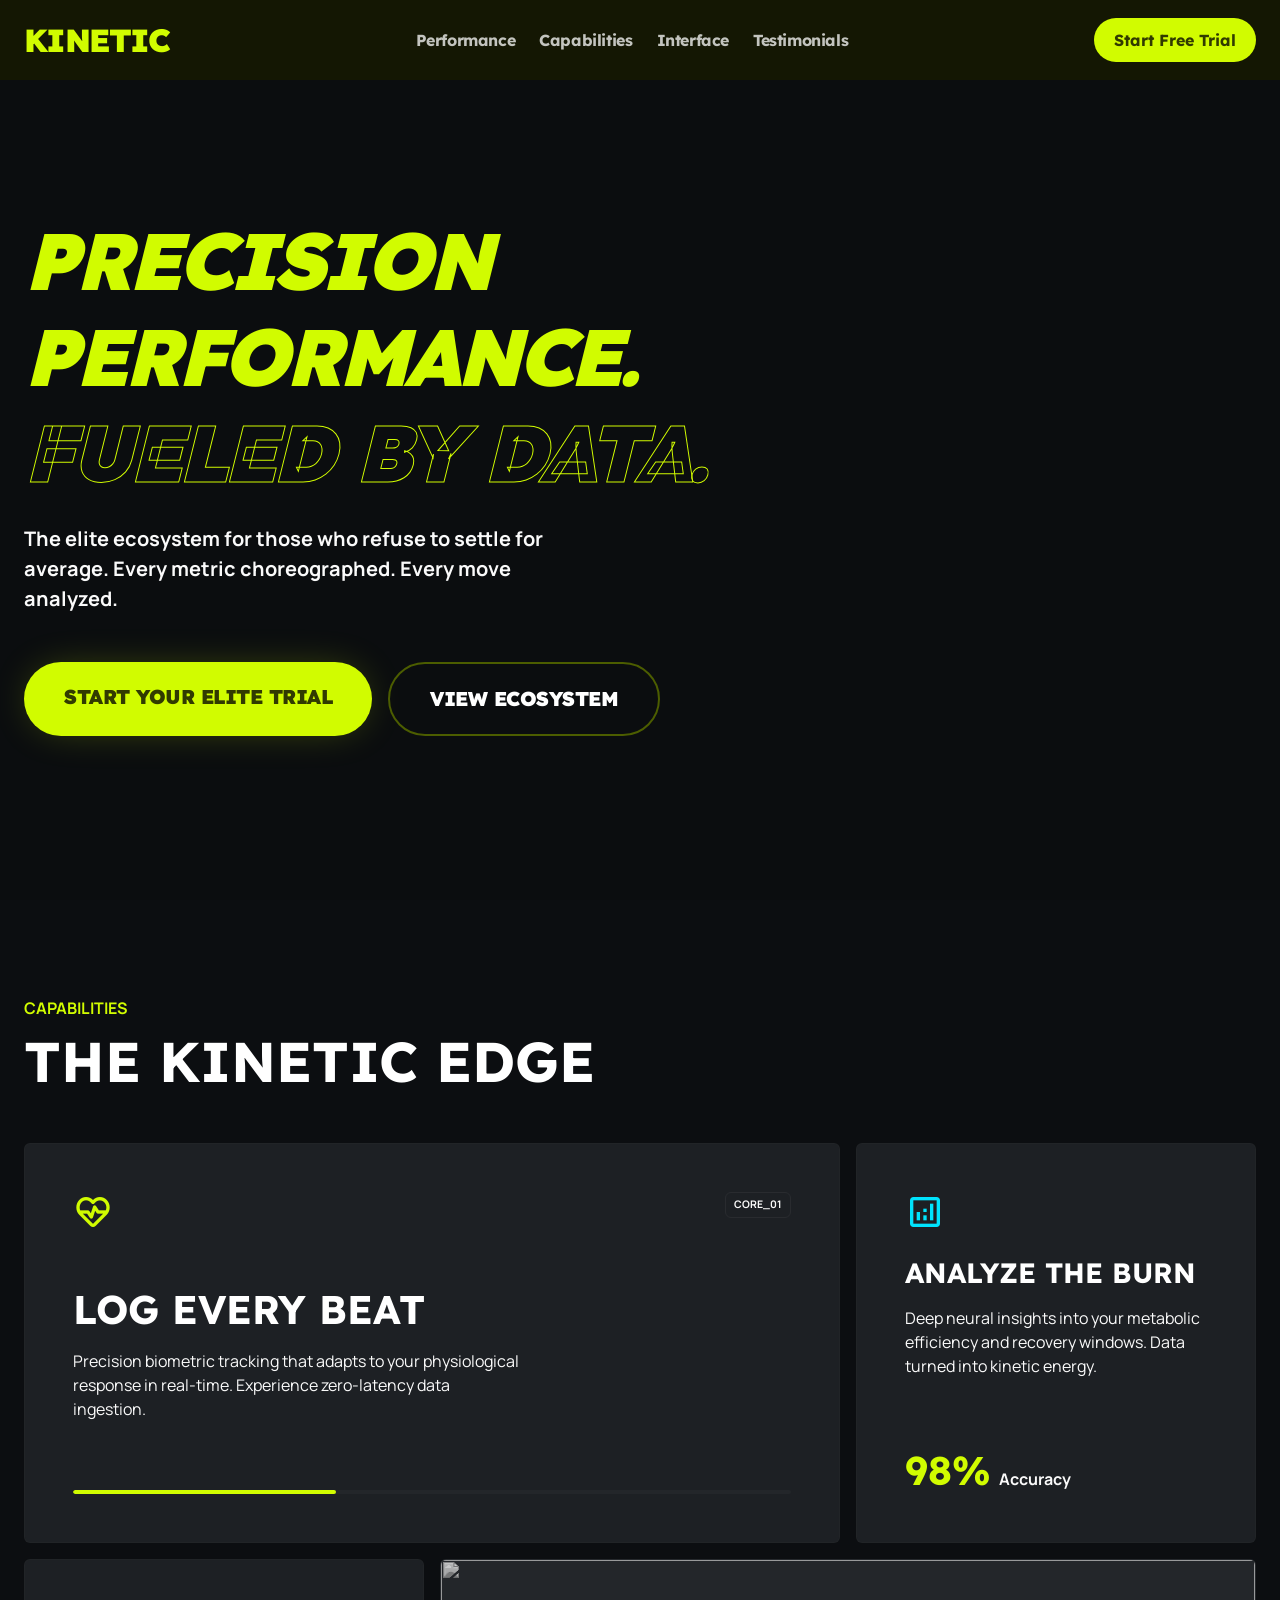
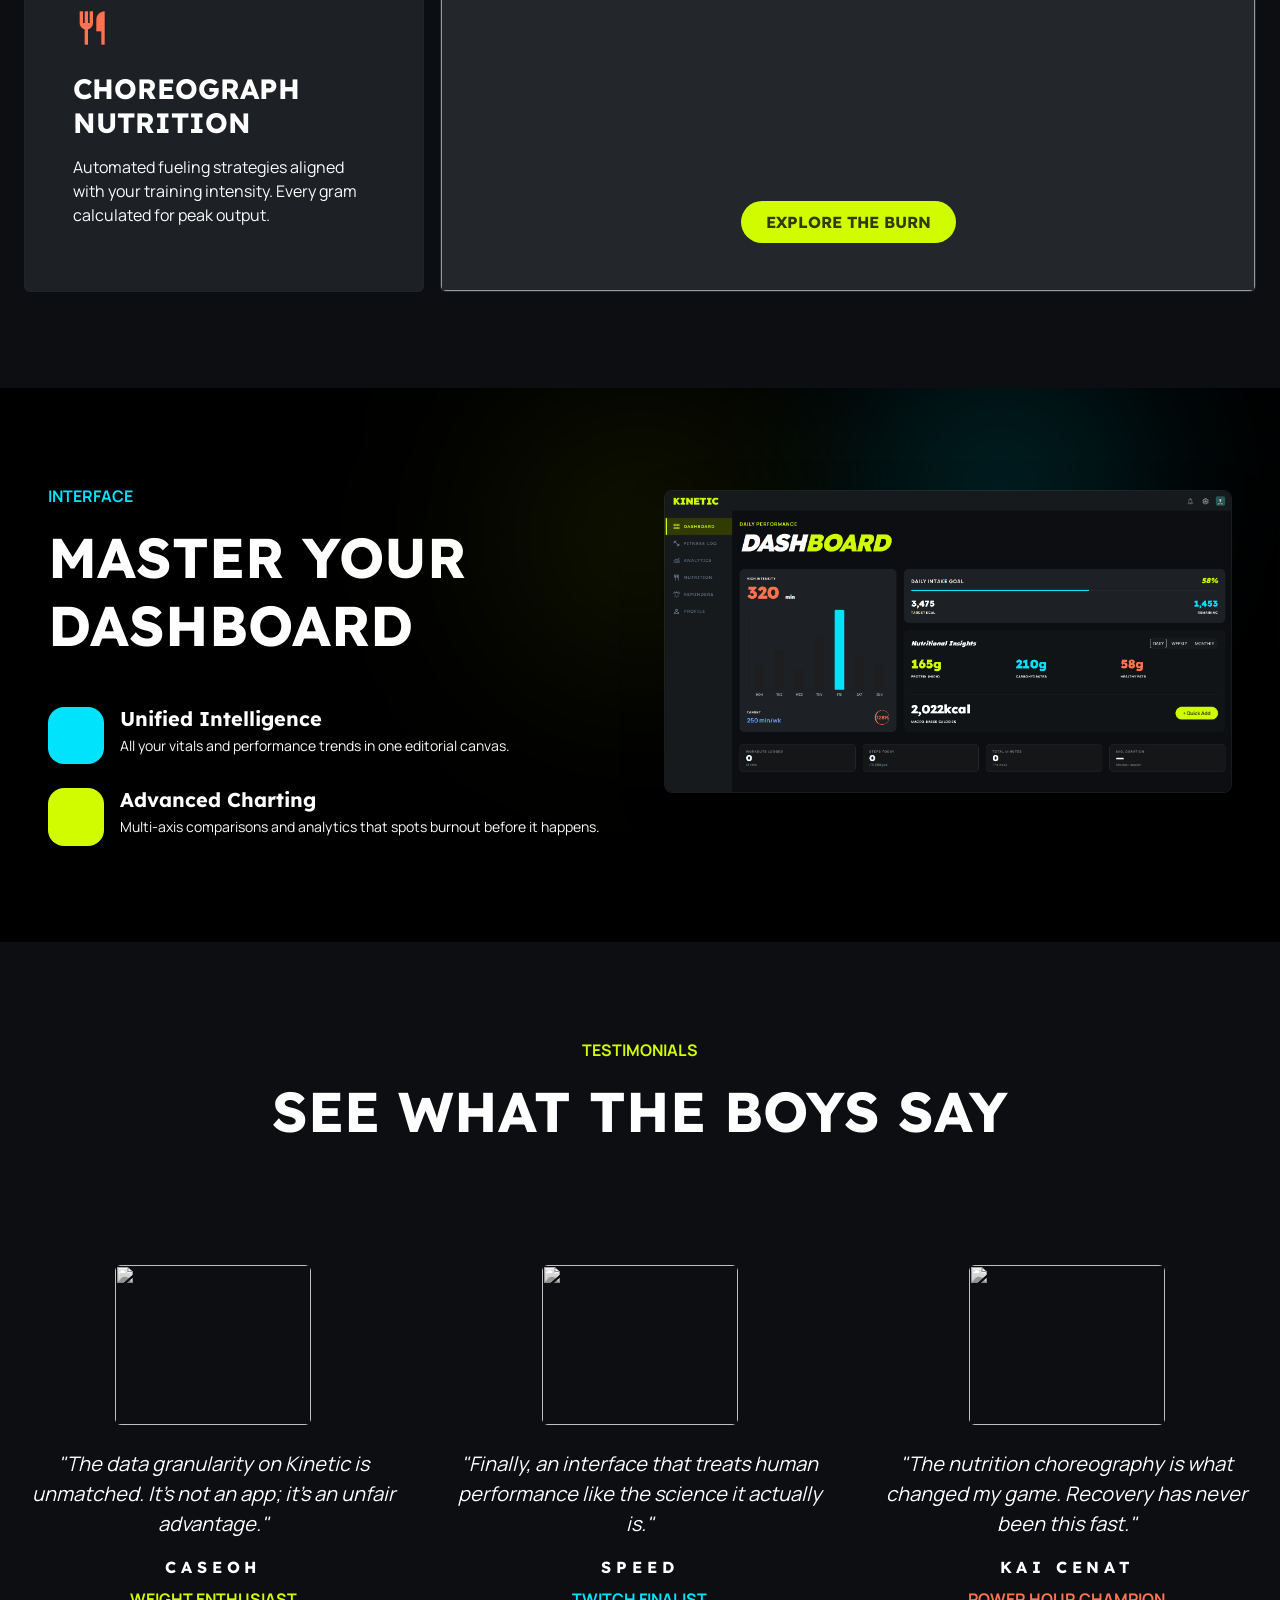
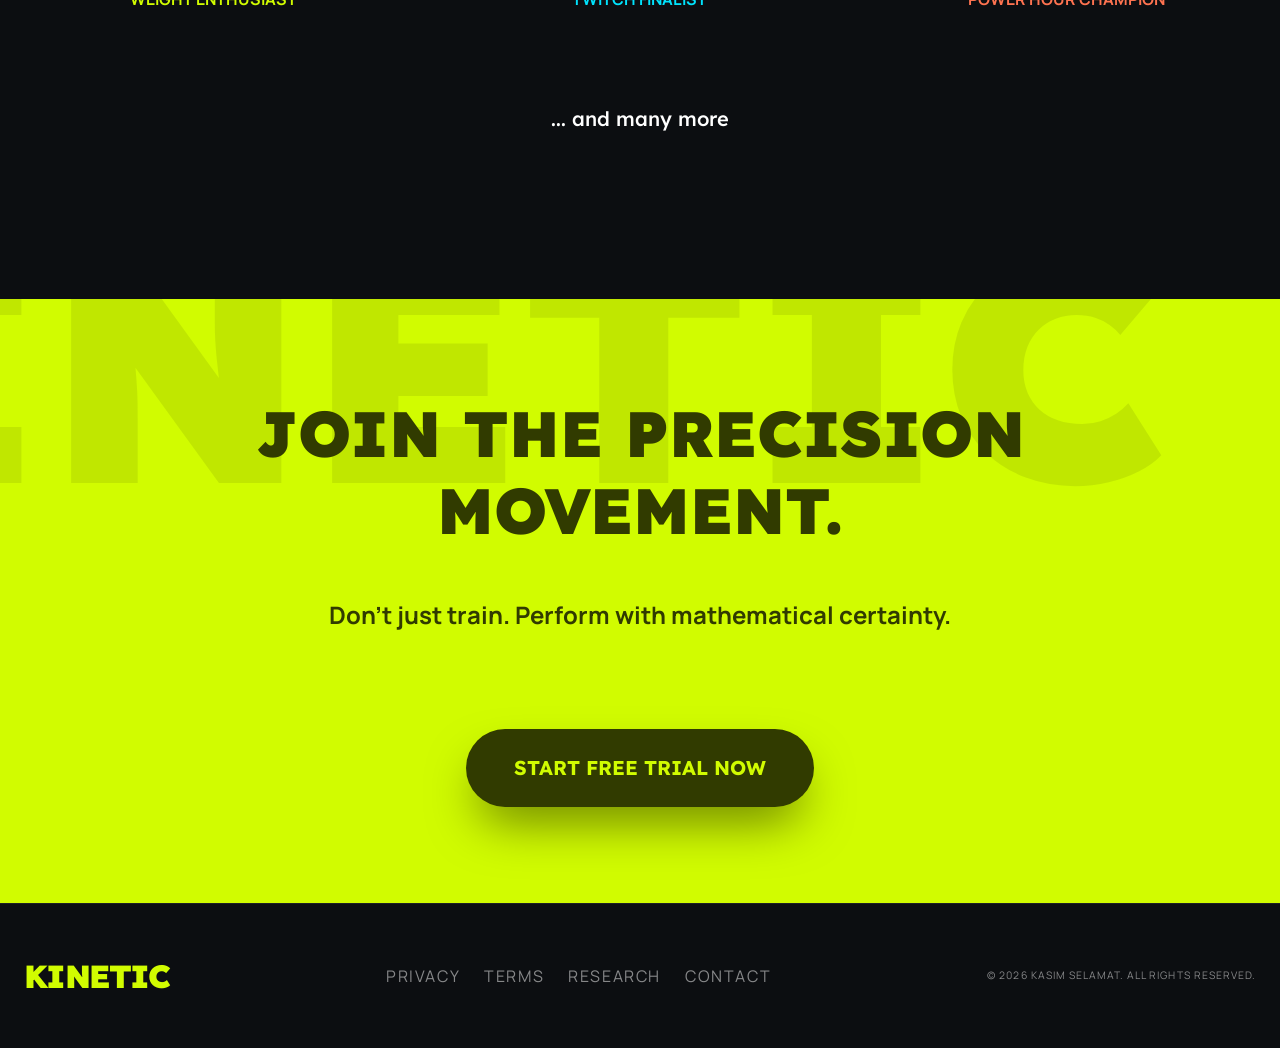
==== commit 2ab1a550: "last one" ====
--- a/index.html
+++ b/index.html
@@ -12,11 +12,12 @@
     <link
         href="https://fonts.googleapis.com/css2?family=Material+Symbols+Outlined:wght,FILL@100..700,0..1&amp;display=swap"
         rel="stylesheet" />
-    <link rel="stylesheet" href="public/CSS/style.css" />
+    <link rel="stylesheet" href="public/CSS/style.css"/>
 </head>
 
 <body class="bg-surface text-on-surface font-body overflow-x-hidden">
-    <!-- TopAppBar -->
+
+    <!-- Top Bar -->
     <header class="position-fixed top-0 w-100 z-50 glass-nav">
         <nav class="d-flex justify-content-between align-items-center px-4 py-3 max-w-7xl mx-auto w-100">
             <a href="../index.html"
@@ -31,13 +32,16 @@
                 <a class="nav-link text-on-surface opacity-75 text-decoration-none font-headline font-bold tracking-tight"
                     href="#Testimonials">Testimonials</a>
             </div>
-            <a href='app/Dashboard.html' class="btn btn-trial font-headline font-bold text-sm">
-                Start Free Trial
-            </a>
+           <a href="#"
+   class="btn btn-trial font-headline font-bold text-sm"
+   data-bs-toggle="modal"
+   data-bs-target="#authModal">
+    Start Free Trial
+</a>
         </nav>
     </header>
 
-    <!-- Hero Section -->
+    <!-- Hero -->
     <section
         class="position-relative min-h-vh-100 z-0 d-flex align-items-center justify-content-center pt-5 overflow-hidden">
         <div class="position-absolute inset-0 opacity-50 grayscale z-0 bg-parallax"
@@ -56,9 +60,14 @@
                 analyzed.
             </p>
             <div class="d-flex flex-column flex-sm-row gap-3 w-100 w-sm-auto animate-slide-up-fade animation-delay-500">
-                <a href='app/Dashboard.html' class="hero-btn hero-btn-primary fs-5">
-                    START YOUR ELITE TRIAL
-                </a>
+               <a href="#"
+   class="hero-btn hero-btn-primary fs-5"
+   data-bs-toggle="modal"
+   data-bs-target="#authModal">
+
+                   
+START YOUR ELITE TRIAL
+</a>
                 <a href='app/Dashboard.html' class="btn hero-btn hero-btn-outline fs-5">
                     VIEW ECOSYSTEM
                 </a>
@@ -175,7 +184,7 @@
                 <div class="position-absolute bottom-0 start-0 translate-middle blur-bg-2"></div>
 
                 <div class="position-relative z-1 d-flex justify-content-center">
-                    <img src="public\\res\\dashboard.png" 
+                    <img src="public\\res\\dashboard2.png" 
                          alt="Dashboard Preview" 
                          class="w-100 shadow-lg border border-white border-opacity-10" 
                          style="border-radius: 8px;" />
@@ -232,12 +241,14 @@
         </div>
         <div class="position-relative z-10 mx-auto text-center py-5" style="max-width: 56rem;">
             <h2 class="font-headline display-3 font-black mb-5 animate-slide-up-fade">JOIN THE PRECISION MOVEMENT.</h2>
-            <p class="text-on-primary-container fs-4 mb-5 font-bold animate-slide-up-fade animation-delay-200">Don't
-                just train. Perform with mathematical certainty.</p>
-            <a href='app/Dashboard.html' class="btn btn-cta mt-5 animate-slide-up-fade animation-delay-400"
-                style="padding: 1.5rem 3rem; font-size: 1.25rem; border: none; box-shadow: 0 25px 50px -12px rgba(0,0,0,0.5);">
-                START FREE TRIAL NOW
-            </a>
+            <p class="text-on-primary-container fs-4 mb-5 font-bold animate-slide-up-fade animation-delay-200">Don't just train. Perform with mathematical certainty.</p>
+            <a href="#"
+   class="btn btn-cta mt-5 animate-slide-up-fade animation-delay-400"
+   data-bs-toggle="modal"
+   data-bs-target="#authModal"
+   style="padding: 1.5rem 3rem; font-size: 1.25rem; border: none; box-shadow: 0 25px 50px -12px rgba(0,0,0,0.5);">
+    START FREE TRIAL NOW
+</a>
         </div>
     </section>
 
@@ -260,7 +271,43 @@
 
     <!-- Bootstrap 5 JS -->
     <script src="https://cdn.jsdelivr.net/npm/bootstrap@5.3.3/dist/js/bootstrap.bundle.min.js"></script>
-    <script src="public/JS/main.js"></script>
+    <script>
+        //add animation on entry to all elements with class animate-slide-up-fade
+        document.addEventListener("DOMContentLoaded", function() {
+            const observer = new IntersectionObserver((entries) => {
+                entries.forEach((entry) => {
+                    if (entry.isIntersecting) {
+                        entry.target.classList.add('is-visible');
+                    }
+                });
+            });
+
+            document.querySelectorAll('.animate-slide-up-fade').forEach((el) => {
+                observer.observe(el);
+            });
+        });
+    </script>
+<div class="modal fade" id="authModal" tabindex="-1" aria-hidden="true" data-bs-theme="dark">
+  <div class="modal-dialog modal-dialog-centered">
+    <div class="modal-content bg-surface-container-high border-outline-variant p-4 rounded-4 text-center border-0 shadow-lg">
+      <div class="modal-header border-0 pb-0 justify-content-center position-relative">
+          <button type="button" class="btn-close btn-close-white position-absolute end-0 top-0 mt-2 me-2" data-bs-dismiss="modal" aria-label="Close"></button>
+      </div>
+      <div class="modal-body pb-2">
+          <h2 class="mb-2 font-black font-headline text-white fst-italic display-6">BECOME A<span class="text-primary-container"> MEMBER</span></h2>
+          <p class="text-sm text-on-surface-variant mb-5">Please sign up or log in to continue</p>
+
+          <a href="app/signup.html" class="btn w-100 font-bold tracking-widest mb-3 py-3" style="background-color: var(--primary-container); color: var(--on-primary-container);">
+            SIGN UP NOW
+          </a>
+
+          <a href="app/login.html" class="btn btn-outline-light w-100 font-bold tracking-widest py-3 border-outline-variant text-white" style="transition: 0.2s;" onmouseover="this.style.backgroundColor='var(--surface-container)'" onmouseout="this.style.backgroundColor='transparent'">
+            LOG IN
+          </a>
+      </div>
+    </div>
+  </div>
+</div>
+    
 </body>
-
-</html>+</html>
--- a/public/CSS/style.css
+++ b/public/CSS/style.css
@@ -272,12 +272,11 @@
 
 /* =========================================================
    FITNESS TRACKER MODULE ONLY
-   Paste below your existing style.css
    ========================================================= */
 
 /* Tracker Theme */
 :root{
-    --lime:#ccff00;
+    --lime:var(--primary-container);
     --lime-dim:rgba(204,255,0,.12);
     --glass-bg:rgba(255,255,255,.035);
     --glass-border:rgba(255,255,255,.09);
@@ -308,7 +307,7 @@
     font-weight:900;
     font-size:1.35rem;
     letter-spacing:-.04em;
-    color:var(--lime);
+    color:var(--primary);
 }
 
 .k-nav-links a{
